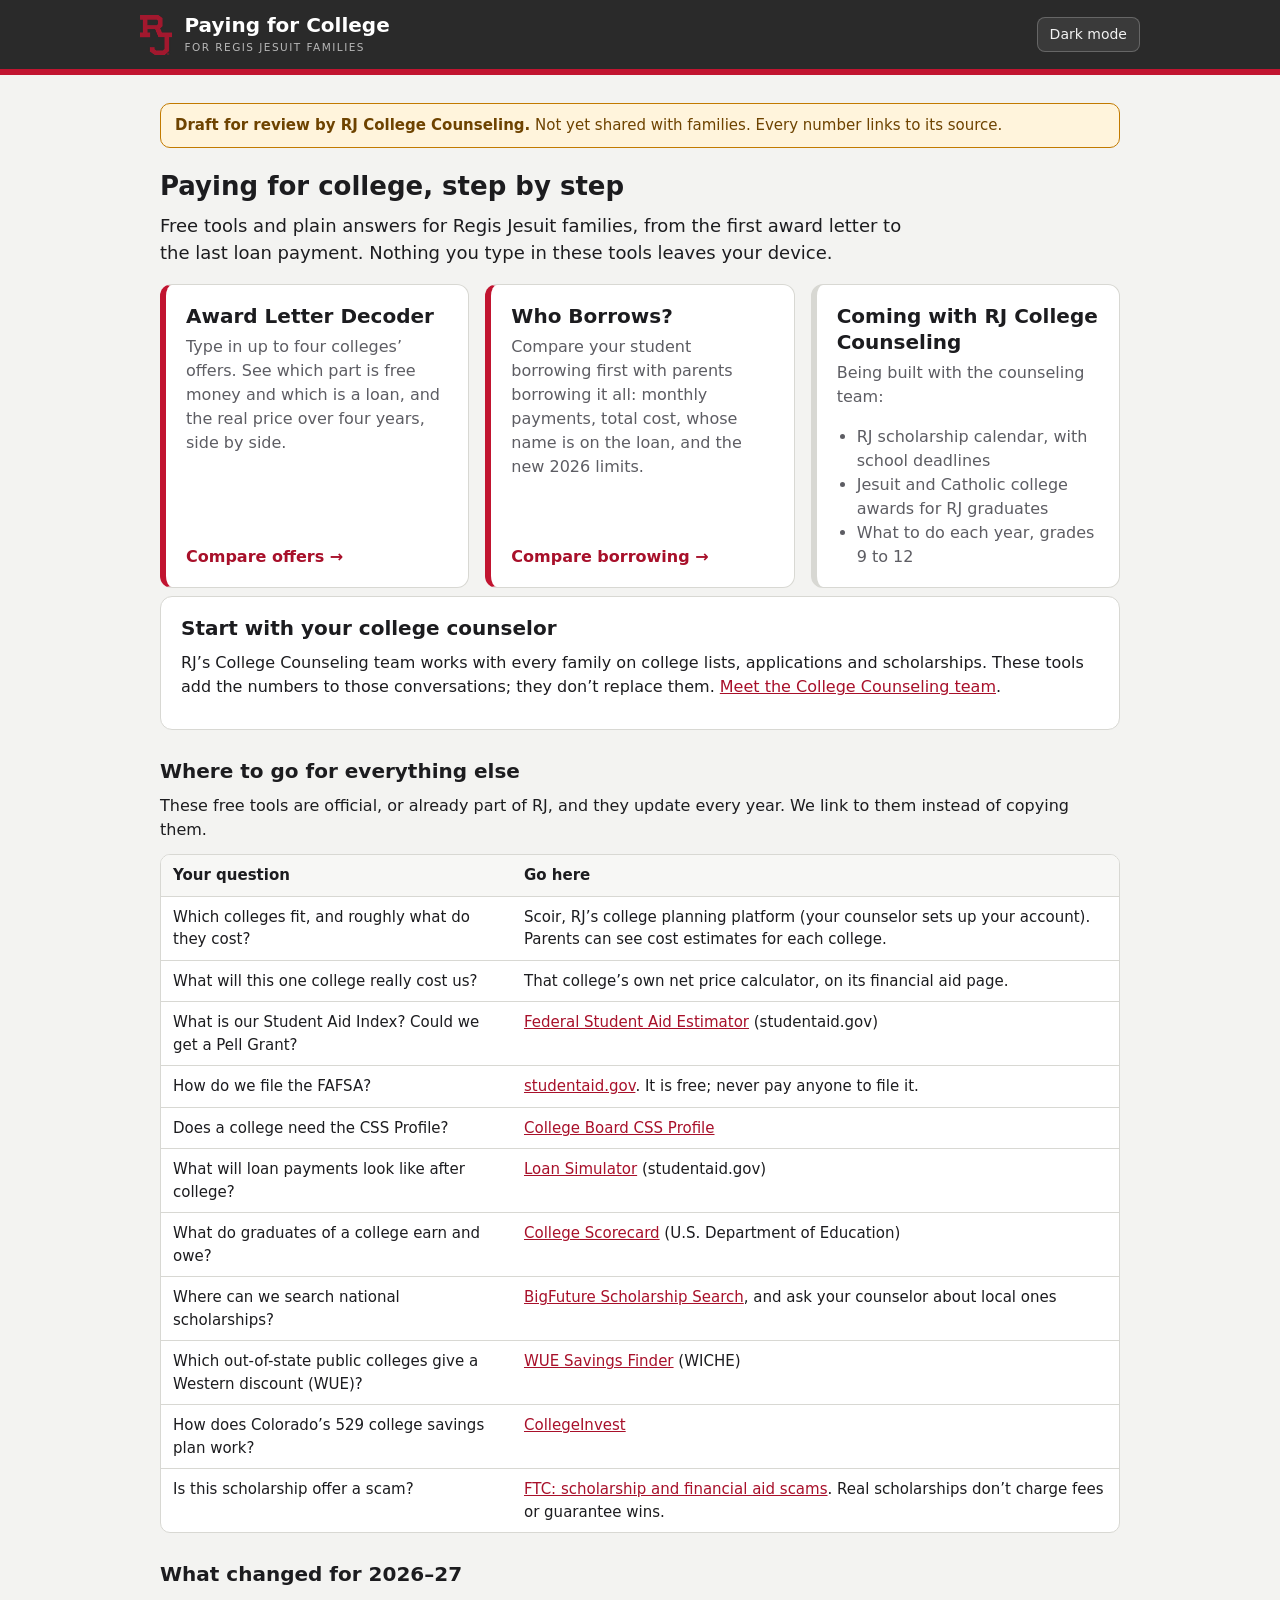
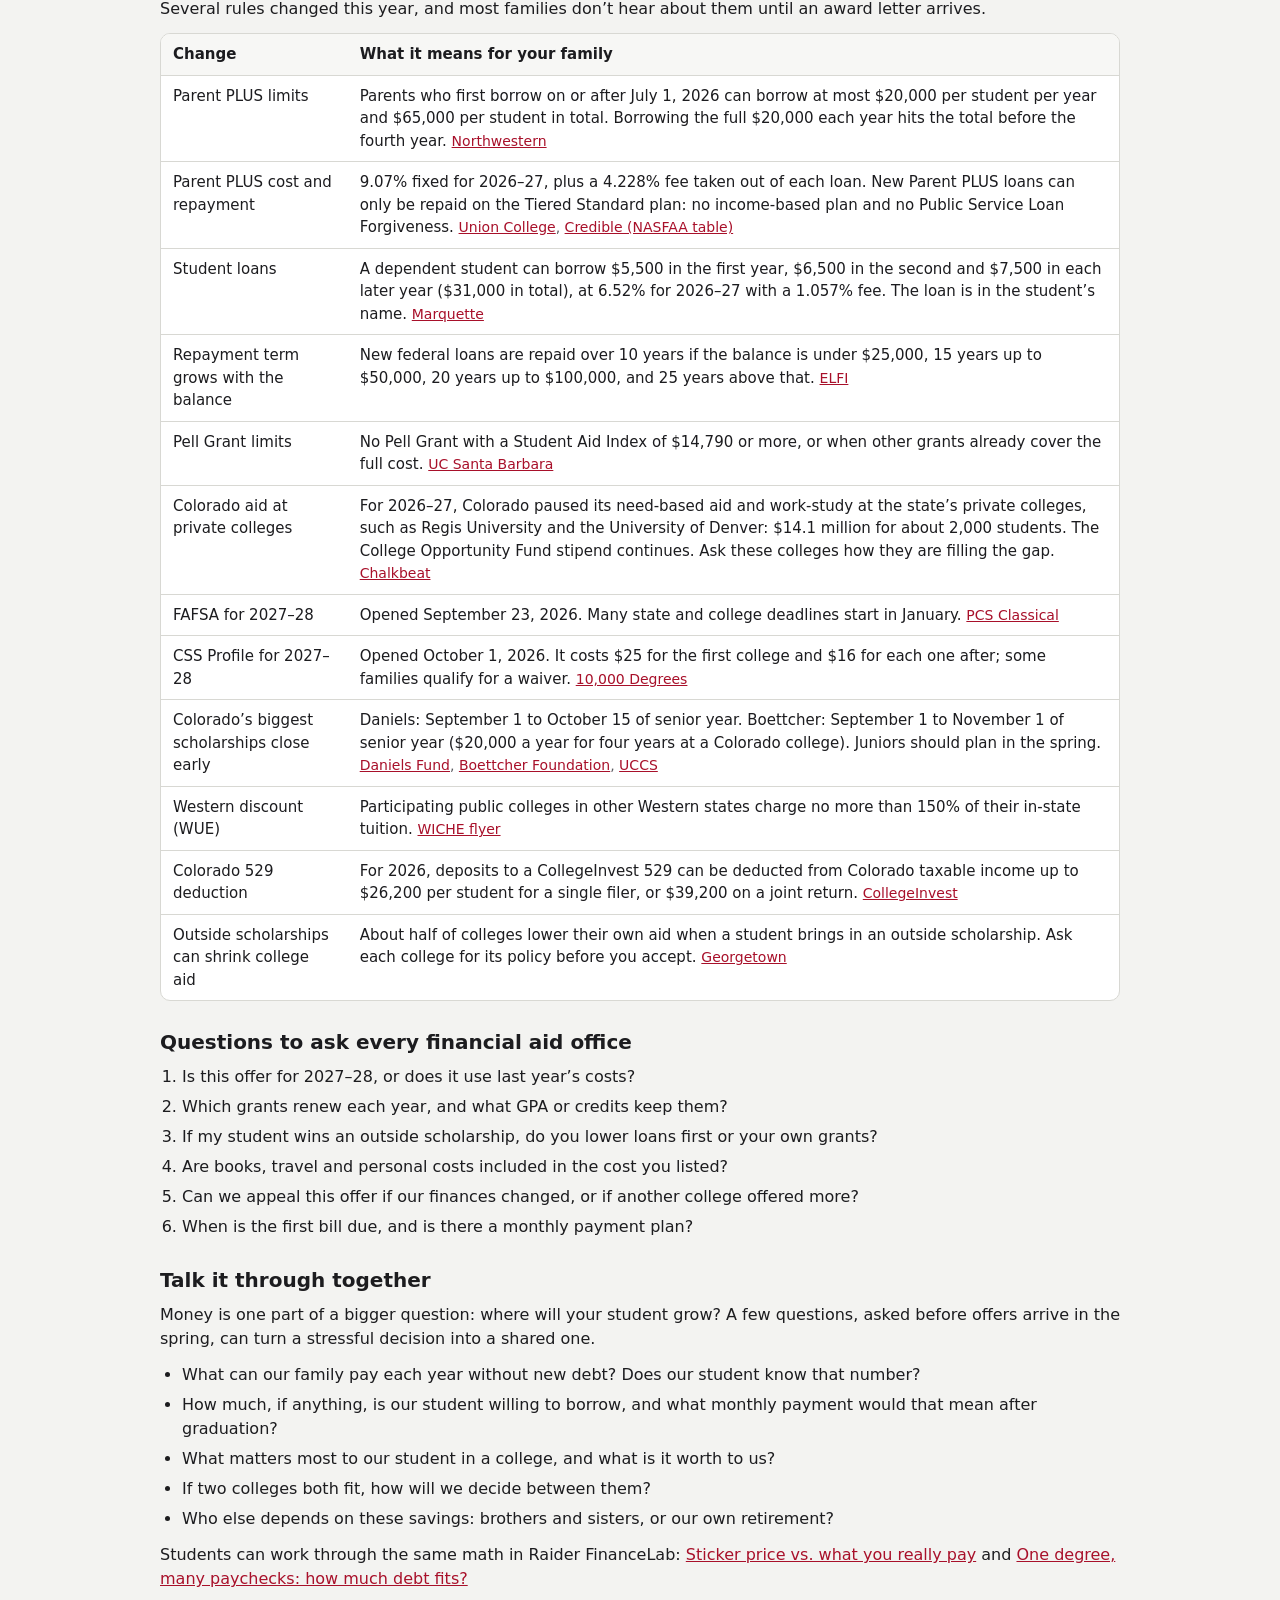
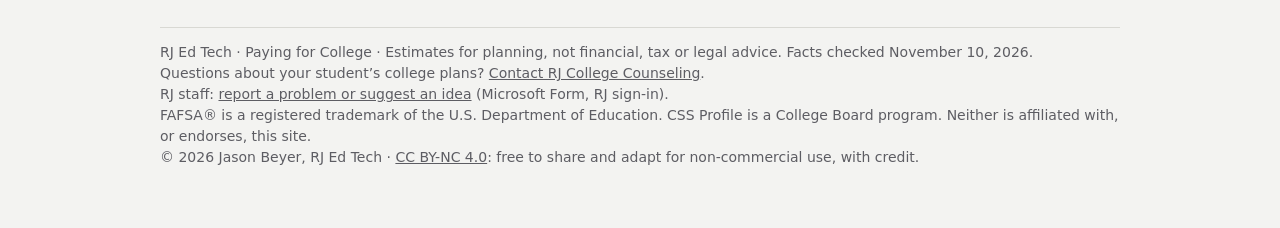
==== index.html @ d753d685 "Paying for College: hub, Award Letter Decoder, Who Borrows? First version for review by RJ College C" ====
<!DOCTYPE html>
<html lang="en">
<head>
<meta charset="utf-8">
<meta name="viewport" content="width=device-width, initial-scale=1, viewport-fit=cover">
<title>Paying for College · Regis Jesuit</title>
<meta name="description" content="Free tools and plain answers for Regis Jesuit families paying for college: award letters, student and parent loans, scholarships, and what changed for 2026–27.">
<script>try{var t=localStorage.getItem('rj-theme');if(t==='dark'||t==='light')document.documentElement.setAttribute('data-theme',t);}catch(e){}</script>
<link rel="icon" href="favicon.ico" sizes="any">
<link rel="icon" href="favicon.svg" type="image/svg+xml">
<link rel="apple-touch-icon" href="apple-touch-icon.png">
<link rel="stylesheet" href="pfc.css?v=202611101755">
</head>
<body>
<header class="rj-masthead">
  <div class="hl">
    <img class="rj-mark" src="[data-uri]" alt="RJ">
    <div>
      <h1>Paying for College</h1>
      <p class="tagline">For Regis Jesuit families</p>
    </div>
  </div>
  <div class="mh-right"><button type="button" id="theme" class="mh-btn" aria-pressed="false">Dark mode</button></div>
</header>

<main class="wrap">
<p class="draft" role="note"><b>Draft for review by RJ College Counseling.</b> Not yet shared with families. Every number links to its source.</p>
<h2>Paying for college, step by step</h2>
<p class="lede">Free tools and plain answers for Regis Jesuit families, from the first award letter to the last loan payment. Nothing you type in these tools leaves your device.</p>

<div class="tools">
  <a class="tool" href="award-letters.html">
    <h3>Award Letter Decoder</h3>
    <p>Type in up to four colleges’ offers. See which part is free money and which is a loan, and the real price over four years, side by side.</p>
    <span class="go">Compare offers →</span>
  </a>
  <a class="tool" href="who-borrows.html">
    <h3>Who Borrows?</h3>
    <p>Compare your student borrowing first with parents borrowing it all: monthly payments, total cost, whose name is on the loan, and the new 2026 limits.</p>
    <span class="go">Compare borrowing →</span>
  </a>
  <div class="tool soon">
    <h3>Coming with RJ College Counseling</h3>
    <p>Being built with the counseling team:</p>
    <ul>
      <li>RJ scholarship calendar, with school deadlines</li>
      <li>Jesuit and Catholic college awards for RJ graduates</li>
      <li>What to do each year, grades 9 to 12</li>
    </ul>
  </div>
</div>

<div class="card">
  <h3>Start with your college counselor</h3>
  <p>RJ’s College Counseling team works with every family on college lists, applications and scholarships. These tools add the numbers to those conversations; they don’t replace them. <a href="https://regisjesuit.com/student-experience/college-counseling" target="_blank" rel="noopener">Meet the College Counseling team</a>.</p>
</div>

<h3>Where to go for everything else</h3>
<p>These free tools are official, or already part of RJ, and they update every year. We link to them instead of copying them.</p>
<div class="tbl-wrap"><table>
<thead><tr><th>Your question</th><th>Go here</th></tr></thead>
<tbody>
<tr><td>Which colleges fit, and roughly what do they cost?</td><td>Scoir, RJ’s college planning platform (your counselor sets up your account). Parents can see cost estimates for each college.</td></tr>
<tr><td>What will this one college really cost us?</td><td>That college’s own net price calculator, on its financial aid page.</td></tr>
<tr><td>What is our Student Aid Index? Could we get a Pell Grant?</td><td><a href="https://studentaid.gov/aid-estimator/" target="_blank" rel="noopener">Federal Student Aid Estimator</a> (studentaid.gov)</td></tr>
<tr><td>How do we file the FAFSA?</td><td><a href="https://studentaid.gov/h/apply-for-aid/fafsa" target="_blank" rel="noopener">studentaid.gov</a>. It is free; never pay anyone to file it.</td></tr>
<tr><td>Does a college need the CSS Profile?</td><td><a href="https://cssprofile.collegeboard.org/" target="_blank" rel="noopener">College Board CSS Profile</a></td></tr>
<tr><td>What will loan payments look like after college?</td><td><a href="https://studentaid.gov/loan-simulator/" target="_blank" rel="noopener">Loan Simulator</a> (studentaid.gov)</td></tr>
<tr><td>What do graduates of a college earn and owe?</td><td><a href="https://collegescorecard.ed.gov/" target="_blank" rel="noopener">College Scorecard</a> (U.S. Department of Education)</td></tr>
<tr><td>Where can we search national scholarships?</td><td><a href="https://bigfuture.collegeboard.org/scholarship-search" target="_blank" rel="noopener">BigFuture Scholarship Search</a>, and ask your counselor about local ones</td></tr>
<tr><td>Which out-of-state public colleges give a Western discount (WUE)?</td><td><a href="https://wue.wiche.edu/" target="_blank" rel="noopener">WUE Savings Finder</a> (WICHE)</td></tr>
<tr><td>How does Colorado’s 529 college savings plan work?</td><td><a href="https://www.collegeinvest.org/" target="_blank" rel="noopener">CollegeInvest</a></td></tr>
<tr><td>Is this scholarship offer a scam?</td><td><a href="https://consumer.ftc.gov/articles/how-avoid-scholarship-and-financial-aid-scams" target="_blank" rel="noopener">FTC: scholarship and financial aid scams</a>. Real scholarships don’t charge fees or guarantee wins.</td></tr>
</tbody></table></div>

<h3>What changed for 2026–27</h3>
<p>Several rules changed this year, and most families don’t hear about them until an award letter arrives.</p>
<div class="tbl-wrap"><table>
<thead><tr><th>Change</th><th>What it means for your family</th></tr></thead>
<tbody>
<tr><td>Parent PLUS limits</td><td>Parents who first borrow on or after July 1, 2026 can borrow at most $20,000 per student per year and $65,000 per student in total. Borrowing the full $20,000 each year hits the total before the fourth year. <span class="src"><a href="https://undergradaid.northwestern.edu/types-of-aid/loans/plus-loan.html" target="_blank" rel="noopener">Northwestern</a></span></td></tr>
<tr><td>Parent PLUS cost and repayment</td><td>9.07% fixed for 2026–27, plus a 4.228% fee taken out of each loan. New Parent PLUS loans can only be repaid on the Tiered Standard plan: no income-based plan and no Public Service Loan Forgiveness. <span class="src"><a href="https://www.union.edu/financial-aid-family-financing/types-aid/loans/parent-plus-loans" target="_blank" rel="noopener">Union College</a>, <a href="https://www.credible.com/blog/refinance-student-loans/federal-repayment-options/" target="_blank" rel="noopener">Credible (NASFAA table)</a></span></td></tr>
<tr><td>Student loans</td><td>A dependent student can borrow $5,500 in the first year, $6,500 in the second and $7,500 in each later year ($31,000 in total), at 6.52% for 2026–27 with a 1.057% fee. The loan is in the student’s name. <span class="src"><a href="https://www2.mu.edu/central/financial-aid/loans/undergraduate-unsubsidized.php" target="_blank" rel="noopener">Marquette</a></span></td></tr>
<tr><td>Repayment term grows with the balance</td><td>New federal loans are repaid over 10 years if the balance is under $25,000, 15 years up to $50,000, 20 years up to $100,000, and 25 years above that. <span class="src"><a href="https://www.elfi.com/understanding-parent-plus-loan-changes-in-2026/" target="_blank" rel="noopener">ELFI</a></span></td></tr>
<tr><td>Pell Grant limits</td><td>No Pell Grant with a Student Aid Index of $14,790 or more, or when other grants already cover the full cost. <span class="src"><a href="https://www.finaid.ucsb.edu/grants" target="_blank" rel="noopener">UC Santa Barbara</a></span></td></tr>
<tr><td>Colorado aid at private colleges</td><td>For 2026–27, Colorado paused its need-based aid and work-study at the state’s private colleges, such as Regis University and the University of Denver: $14.1 million for about 2,000 students. The College Opportunity Fund stipend continues. Ask these colleges how they are filling the gap. <span class="src"><a href="https://www.chalkbeat.org/colorado/2026/05/11/colorado-budget-cut-to-private-university-student-aid/" target="_blank" rel="noopener">Chalkbeat</a></span></td></tr>
<tr><td>FAFSA for 2027–28</td><td>Opened September 23, 2026. Many state and college deadlines start in January. <span class="src"><a href="https://www.pcsclassical.org/new-fafsa/" target="_blank" rel="noopener">PCS Classical</a></span></td></tr>
<tr><td>CSS Profile for 2027–28</td><td>Opened October 1, 2026. It costs $25 for the first college and $16 for each one after; some families qualify for a waiver. <span class="src"><a href="https://10000degrees.org/css-profile" target="_blank" rel="noopener">10,000 Degrees</a></span></td></tr>
<tr><td>Colorado’s biggest scholarships close early</td><td>Daniels: September 1 to October 15 of senior year. Boettcher: September 1 to November 1 of senior year ($20,000 a year for four years at a Colorado college). Juniors should plan in the spring. <span class="src"><a href="https://www.danielsfund.org/scholarships/daniels-scholarship-program/overview" target="_blank" rel="noopener">Daniels Fund</a>, <a href="https://boettcherfoundation.org/scholarships/prospective-scholars/apply/" target="_blank" rel="noopener">Boettcher Foundation</a>, <a href="https://uccs.academicworks.com/opportunities/3014" target="_blank" rel="noopener">UCCS</a></span></td></tr>
<tr><td>Western discount (WUE)</td><td>Participating public colleges in other Western states charge no more than 150% of their in-state tuition. <span class="src"><a href="https://webassets.aihec.org/Initiatives/STEM/Cyberinfrastructure/Western%20Undergraduate%20Exchange%20(WUE).pdf" target="_blank" rel="noopener">WICHE flyer</a></span></td></tr>
<tr><td>Colorado 529 deduction</td><td>For 2026, deposits to a CollegeInvest 529 can be deducted from Colorado taxable income up to $26,200 per student for a single filer, or $39,200 on a joint return. <span class="src"><a href="https://www.collegeinvest.org/images/pdfs/Quick-Start-Guide-11x8.5%202026.pdf" target="_blank" rel="noopener">CollegeInvest</a></span></td></tr>
<tr><td>Outside scholarships can shrink college aid</td><td>About half of colleges lower their own aid when a student brings in an outside scholarship. Ask each college for its policy before you accept. <span class="src"><a href="https://feed.georgetown.edu/?p=19787" target="_blank" rel="noopener">Georgetown</a></span></td></tr>
</tbody></table></div>

<h3>Questions to ask every financial aid office</h3>
<ol class="qs">
  <li>Is this offer for 2027–28, or does it use last year’s costs?</li>
  <li>Which grants renew each year, and what GPA or credits keep them?</li>
  <li>If my student wins an outside scholarship, do you lower loans first or your own grants?</li>
  <li>Are books, travel and personal costs included in the cost you listed?</li>
  <li>Can we appeal this offer if our finances changed, or if another college offered more?</li>
  <li>When is the first bill due, and is there a monthly payment plan?</li>
</ol>

<h3>Talk it through together</h3>
<p>Money is one part of a bigger question: where will your student grow? A few questions, asked before offers arrive in the spring, can turn a stressful decision into a shared one.</p>
<ul class="qs">
  <li>What can our family pay each year without new debt? Does our student know that number?</li>
  <li>How much, if anything, is our student willing to borrow, and what monthly payment would that mean after graduation?</li>
  <li>What matters most to our student in a college, and what is it worth to us?</li>
  <li>If two colleges both fit, how will we decide between them?</li>
  <li>Who else depends on these savings: brothers and sisters, or our own retirement?</li>
</ul>
<p>Students can work through the same math in Raider FinanceLab: <a href="https://rjedtech.github.io/Raider-FinanceLab/#stickernet" target="_blank" rel="noopener">Sticker price vs. what you really pay</a> and <a href="https://rjedtech.github.io/Raider-FinanceLab/#debtfit" target="_blank" rel="noopener">One degree, many paychecks: how much debt fits?</a></p>
<p class="foot">RJ Ed Tech · Paying for College · Estimates for planning, not financial, tax or legal advice. Facts checked November 10, 2026.<br>
Questions about your student’s college plans? <a href="https://regisjesuit.com/student-experience/college-counseling" target="_blank" rel="noopener">Contact RJ College Counseling</a>.<br>
RJ staff: <a href="https://forms.cloud.microsoft/Pages/ResponsePage.aspx?id=4SwuQZc-CEClZjjFdYLisQzihhIB-7hPp9L3AOSeJONUOVJaVTVMOE9YMFNSVVM3TUNOOFVQR1pYTi4u&amp;rc59cb41123d3497584d2ca10cb9e1c54=%22Paying%20for%20College%22" target="_blank" rel="noopener">report a problem or suggest an idea</a> (Microsoft Form, RJ sign-in).<br>
FAFSA® is a registered trademark of the U.S. Department of Education. CSS Profile is a College Board program. Neither is affiliated with, or endorses, this site.<br>
© 2026 Jason Beyer, RJ Ed Tech · <a href="https://creativecommons.org/licenses/by-nc/4.0/" target="_blank" rel="license noopener">CC BY-NC 4.0</a>: free to share and adapt for non-commercial use, with credit.</p>
</main>

<script src="pfc.js?v=202611101755"></script>
<!-- Anonymous page-view count (GoatCounter, rjedtech.goatcounter.com): no cookies, no personal data, nothing typed into the tools.
     Only the page path is sent; anything after ? in the address (such as a net price passed between tools) is never sent.
     A visit through the school's Securly filter (?scrlybrkr in the address) adds ?sd = school device; nothing else about the visitor is sent. -->
<script>
window.goatcounter={no_onload:true};
(function(){var last=null,tries=0;
function route(){var h=(location.hash||'').slice(1).split(/[=@?&]/)[0].replace(/[^A-Za-z0-9_-]/g,'').slice(0,40);return location.pathname.replace(/index\.html$/,'')+(h?'#'+h:'')+(/scrlybrkr/.test(location.search)?'?sd':'');}
function go(){var p=route();if(p===last)return;var g=window.goatcounter;if(!g||typeof g.count!=='function'){if(tries++<40)setTimeout(go,250);return;}last=p;try{g.count({path:p});}catch(e){}}
window.addEventListener('hashchange',go);if(document.readyState==='complete')go();else window.addEventListener('load',go);})();
</script>
<script data-goatcounter="https://rjedtech.goatcounter.com/count" async src="//gc.zgo.at/count.js"></script>
</body>
</html>
---- pfc.css ----
/*RJMASTHEAD*/
/* RJ Ed Tech masthead (suite standard, matches Raider Observation Console):
   charcoal band + 6px Raider-red rule, full browser width; contents stay
   aligned with the page column. Same in light and dark. */
html{overflow-x:clip}
.rj-masthead{position:relative;isolation:isolate;display:flex;align-items:center;justify-content:space-between;gap:14px;flex-wrap:wrap;
  padding-top:14px!important;padding-bottom:14px!important;margin-top:0!important;margin-bottom:34px!important;
  border:0!important;background:none!important;color:#fff;color-scheme:dark}
.rj-masthead{box-sizing:border-box;width:100vw;max-width:none!important;margin-left:calc(50% - 50vw)!important;margin-right:calc(50% - 50vw)!important;
  padding-left:max(20px,calc((100vw - 1000px)/2))!important;padding-right:max(20px,calc((100vw - 1000px)/2))!important}
.rj-masthead::before{content:"";position:absolute;z-index:-1;top:-64px;bottom:-6px;left:calc(50% - 50vw);right:calc(50% - 50vw);
  background:#2a2a2a;border-bottom:6px solid #C11430}
.rj-masthead>.head-row{flex:1;align-items:center}
body:not(.fs) .rj-masthead .hl,body:not(.fs) .rj-masthead .header-left,body:not(.fs) .rj-masthead .title-lock{display:flex!important;flex-direction:row!important;flex-wrap:nowrap!important;align-items:center!important;gap:13px!important;min-width:0}
.rj-masthead .rj-mark{height:40px;width:auto;display:block;flex-shrink:0}
.rj-masthead .brand,.rj-masthead h1{color:#fff!important;-webkit-text-fill-color:#fff!important;background:none!important;
  font-size:20px!important;font-weight:700!important;line-height:1.15!important;letter-spacing:0!important;margin:0!important}
.rj-masthead .accent{color:inherit!important;-webkit-text-fill-color:inherit!important}
.rj-masthead .tagline,.rj-masthead .subtitle,.rj-masthead .rjm-sub{color:#b8b8b8!important;font-size:10.5px!important;font-weight:400!important;
  letter-spacing:.14em!important;text-transform:uppercase;margin:3px 0 0!important;line-height:1.45!important}
.rj-masthead .last-checked{color:#b8b8b8!important}
.rj-masthead a{color:#f2f2f2!important}
body:not(.fs) .rj-masthead button,body:not(.fs) .rj-masthead select{background:rgba(255,255,255,.08)!important;color:#f2f2f2!important;
  border:1px solid rgba(255,255,255,.22)!important}
body:not(.fs) .rj-masthead select option{background:#2a2a2a;color:#f2f2f2}
.rj-masthead .hdr-txt{flex:1;min-width:0}
.rj-masthead .hdr-txt .sub{color:#b8b8b8!important;font-size:10.5px!important;font-weight:400!important;letter-spacing:.14em!important;text-transform:uppercase;margin:3px 0 0!important;line-height:1.45!important}
.rj-masthead label{color:#d8d8d8!important}
.rj-masthead input{background:rgba(255,255,255,.08)!important;color:#f2f2f2!important;border:1px solid rgba(255,255,255,.22)!important}
.rj-masthead input::placeholder{color:#9a9a9a}
.rj-masthead .lang-globe{color:#f2f2f2}
body.fs .rj-masthead{color-scheme:normal;margin-bottom:0!important}
body.fs .rj-masthead::before{display:none}
@media(max-width:600px){.rj-masthead .brand,.rj-masthead h1{font-size:17px!important}.rj-masthead>label{flex-basis:100%}}
@media print{.rj-masthead::before{display:none}.rj-masthead,.rj-masthead .brand,.rj-masthead h1{color:#000!important;-webkit-text-fill-color:#000!important}}
/*/RJMASTHEAD*/

/* Paying for College: site styles (RJ Ed Tech suite palette, 16px body, 14px minimum help text) */
:root{
  --bg:#f3f3f1; --card:#ffffff; --card2:#f7f7f5; --fg:#1c1c1f; --muted:#5d5d63; --line:#d8d8d3;
  --rj:#C11430; --rj-ink:#a8102a; --focus:#1f6feb; --good:#1b7339; --bad:#b3261e;
  --warn:#c27a00; --warn-ink:#6e4300; --warn-bg:#fff4dc; --info-bg:#eef4fd; --info-ink:#1d4f9a;
  --c-free:#1b7339; --c-loan:#c27a00; --c-ws:#2d6bd2; --c-gap:#C11430; --c-uncov:#5d5d63;
  --font:"Segoe UI",system-ui,-apple-system,Roboto,"Helvetica Neue",Arial,sans-serif;
}
@media (prefers-color-scheme: dark){:root:not([data-theme="light"]){
  --bg:#15161a; --card:#1d1f24; --card2:#24272d; --fg:#ececef; --muted:#a2a2aa; --line:#353840;
  --rj-ink:#ed516a; --focus:#6ea8ff; --good:#5cc27f; --bad:#f2827a;
  --warn:#f2b24c; --warn-ink:#f7cd86; --warn-bg:#33281a; --info-bg:#17222f; --info-ink:#9cc3ff;
  --c-free:#5cc27f; --c-loan:#f2b24c; --c-ws:#5c9bff; --c-gap:#ed516a; --c-uncov:#a2a2aa;
  color-scheme:dark}}
:root[data-theme="dark"]{
  --bg:#15161a; --card:#1d1f24; --card2:#24272d; --fg:#ececef; --muted:#a2a2aa; --line:#353840;
  --rj-ink:#ed516a; --focus:#6ea8ff; --good:#5cc27f; --bad:#f2827a;
  --warn:#f2b24c; --warn-ink:#f7cd86; --warn-bg:#33281a; --info-bg:#17222f; --info-ink:#9cc3ff;
  --c-free:#5cc27f; --c-loan:#f2b24c; --c-ws:#5c9bff; --c-gap:#ed516a; --c-uncov:#a2a2aa;
  color-scheme:dark}

*{box-sizing:border-box}
[hidden]{display:none!important}
html{-webkit-text-size-adjust:100%}
body{margin:0;background:var(--bg);color:var(--fg);font-family:var(--font);font-size:16px;line-height:1.5}
a{color:var(--rj-ink)}
a:focus-visible,button:focus-visible,input:focus-visible,select:focus-visible,summary:focus-visible{outline:3px solid var(--focus);outline-offset:2px}
.wrap{max-width:1000px;margin:0 auto;padding:0 20px 48px}
.read{max-width:760px}
h2{font-size:26px;line-height:1.25;margin:0 0 10px}
h3{font-size:20px;line-height:1.3;margin:28px 0 10px}
h4{font-size:17px;margin:18px 0 6px}
p{margin:0 0 12px}
.lede{font-size:18px;color:var(--fg);max-width:760px}
.muted{color:var(--muted)}
.small{font-size:14px}
.num{font-variant-numeric:tabular-nums}

/* Top bar: back link + theme toggle */
.rj-masthead .mh-right{display:flex;gap:8px;align-items:center}
.rj-masthead .mh-btn{font:inherit;font-size:14px;padding:6px 12px;border-radius:8px;cursor:pointer}
.crumb{margin:-14px 0 18px;font-size:15px}
.crumb a{text-decoration:none;font-weight:600}
.crumb a:hover{text-decoration:underline}

/* Draft banner */
.draft{background:var(--warn-bg);color:var(--warn-ink);border:1px solid var(--warn);border-radius:10px;padding:10px 14px;margin:0 0 22px;font-size:15px}
.draft b{color:inherit}

/* Cards */
.card{background:var(--card);border:1px solid var(--line);border-radius:12px;padding:18px 20px;margin:0 0 16px}
.card h3:first-child,.card h4:first-child{margin-top:0}
.tools{display:grid;grid-template-columns:repeat(auto-fit,minmax(280px,1fr));gap:16px;margin:18px 0 8px}
.tool{display:flex;flex-direction:column;background:var(--card);border:1px solid var(--line);border-left:6px solid var(--rj);border-radius:12px;padding:18px 20px;text-decoration:none;color:var(--fg)}
.tool:hover{border-color:var(--rj)}
.tool h3{margin:0 0 6px;color:var(--fg)}
.tool p{margin:0 0 10px;color:var(--muted)}
.tool .go{margin-top:auto;font-weight:600;color:var(--rj-ink)}
.soon{border-left-color:var(--line)}
.soon ul{margin:6px 0 0;padding-left:20px;color:var(--muted)}
.privacy{display:flex;gap:10px;align-items:flex-start;background:var(--info-bg);color:var(--info-ink);border-radius:10px;padding:10px 14px;font-size:15px;margin:0 0 20px}

/* Tables */
.tbl-wrap{overflow-x:auto;margin:8px 0 16px;border:1px solid var(--line);border-radius:10px;background:var(--card)}
table{border-collapse:collapse;width:100%;font-size:15px}
th,td{text-align:left;padding:9px 12px;border-bottom:1px solid var(--line);vertical-align:top}
th{background:var(--card2);font-weight:600}
tr:last-child td{border-bottom:0}
td.r,th.r{text-align:right;white-space:nowrap}
.src{font-size:14px;color:var(--muted)}

/* Lists of questions */
ol.qs,ul.qs{padding-left:22px;margin:6px 0 12px}
ol.qs li,ul.qs li{margin:0 0 6px}

details.more{background:var(--card);border:1px solid var(--line);border-radius:10px;padding:10px 14px;margin:0 0 12px}
details.more>summary{cursor:pointer;font-weight:600}
details.more[open]>summary{margin-bottom:8px}

/* Forms */
label{display:block;font-weight:600;font-size:15px;margin:0 0 4px}
.hint{display:block;font-weight:400;font-size:14px;color:var(--muted);margin-top:2px}
input[type=text],input[type=number],select{font:inherit;font-size:16px;width:100%;padding:8px 10px;border:1px solid var(--line);border-radius:8px;background:var(--card);color:var(--fg)}
.money{position:relative}
.money input{padding-left:24px}
.money::before{content:"$";position:absolute;left:10px;top:50%;transform:translateY(-50%);color:var(--muted);pointer-events:none}
.pct{position:relative}
.pct input{padding-right:26px}
.pct::after{content:"%";position:absolute;right:10px;top:50%;transform:translateY(-50%);color:var(--muted);pointer-events:none}
.field{margin:0 0 12px}
.grid2{display:grid;grid-template-columns:repeat(auto-fit,minmax(220px,1fr));gap:4px 16px}
.btn{font:inherit;font-size:15px;font-weight:600;padding:9px 16px;border-radius:8px;border:1px solid var(--rj);background:var(--rj);color:#fff;cursor:pointer}
.btn.ghost{background:transparent;color:var(--rj-ink);border-color:var(--line)}
.btn.ghost:hover{border-color:var(--rj)}
.btns{display:flex;flex-wrap:wrap;gap:10px;margin:8px 0 16px}

/* Award letter columns */
.schools{display:grid;grid-template-columns:repeat(auto-fit,minmax(230px,1fr));gap:14px;margin:12px 0 18px}
.school{background:var(--card);border:1px solid var(--line);border-radius:12px;padding:14px 14px 6px}
.school .sname input{font-weight:700}
.school fieldset{border:0;padding:0;margin:12px 0 4px}
.school legend{font-size:13px;font-weight:700;letter-spacing:.06em;text-transform:uppercase;color:var(--muted);margin:0 0 6px;padding:0}
.school .field{margin-bottom:8px}
.school label{font-size:14px}
.school .rm{float:right;font:inherit;font-size:14px;background:none;border:0;color:var(--muted);cursor:pointer;text-decoration:underline;padding:0}
.dot{display:inline-block;width:10px;height:10px;border-radius:50%;margin-right:6px;vertical-align:baseline}

/* Results */
.result{background:var(--card);border:1px solid var(--line);border-radius:12px;padding:16px 18px;margin:0 0 14px}
.result h4{margin:0 0 4px;font-size:18px}
.bigline{font-size:15px;color:var(--muted);margin:0 0 10px}
.bigline b{font-size:22px;color:var(--fg)}
.bar{display:flex;height:26px;border-radius:6px;overflow:hidden;background:var(--card2);margin:8px 0 6px;border:1px solid var(--line)}
.bar span{display:block;height:100%}
.legend{display:flex;flex-wrap:wrap;gap:4px 16px;font-size:14px;color:var(--muted);margin:0 0 10px}
.flags{margin:8px 0 0;padding:0;list-style:none}
.flags li{position:relative;padding:6px 10px 6px 30px;margin:0 0 6px;border-radius:8px;background:var(--warn-bg);color:var(--warn-ink);font-size:15px}
.flags li::before{content:"!";position:absolute;left:10px;top:6px;font-weight:800}
.flags li.ok{background:var(--info-bg);color:var(--info-ink)}
.flags li.ok::before{content:"i"}
.kv{display:grid;grid-template-columns:1fr auto;gap:2px 14px;font-size:15px;margin:6px 0}
.kv dt{color:var(--muted)}
.kv dd{margin:0;text-align:right;font-variant-numeric:tabular-nums}
.kv .tot{font-weight:700;color:var(--fg)}
.lowest{display:inline-block;font-size:13px;font-weight:700;letter-spacing:.04em;text-transform:uppercase;color:var(--good);border:1px solid var(--good);border-radius:999px;padding:1px 8px;margin-left:6px;vertical-align:middle}

/* Borrowing scenarios */
.scen{display:grid;grid-template-columns:repeat(auto-fit,minmax(300px,1fr));gap:14px;margin:12px 0 18px}
.scen .result{margin:0}
.who{border-top:1px solid var(--line);margin-top:10px;padding-top:10px}
.who h5{font-size:15px;margin:0 0 4px}
.uncov{background:var(--warn-bg);color:var(--warn-ink);border-radius:8px;padding:8px 10px;font-size:15px;margin:10px 0 0}

/* Footer */
.foot{margin-top:36px;padding-top:14px;border-top:1px solid var(--line);font-size:14px;color:var(--muted)}
.foot a{color:var(--muted)}

@media(max-width:600px){h2{font-size:22px}.lede{font-size:17px}.card,.result{padding:14px}}
@media print{
  :root{--bg:#fff;--card:#fff;--card2:#f4f4f4}
  .no-print,.rj-masthead .mh-right,.draft,.foot a{display:none!important}
  body{font-size:12pt}
  .schools{display:none}
}
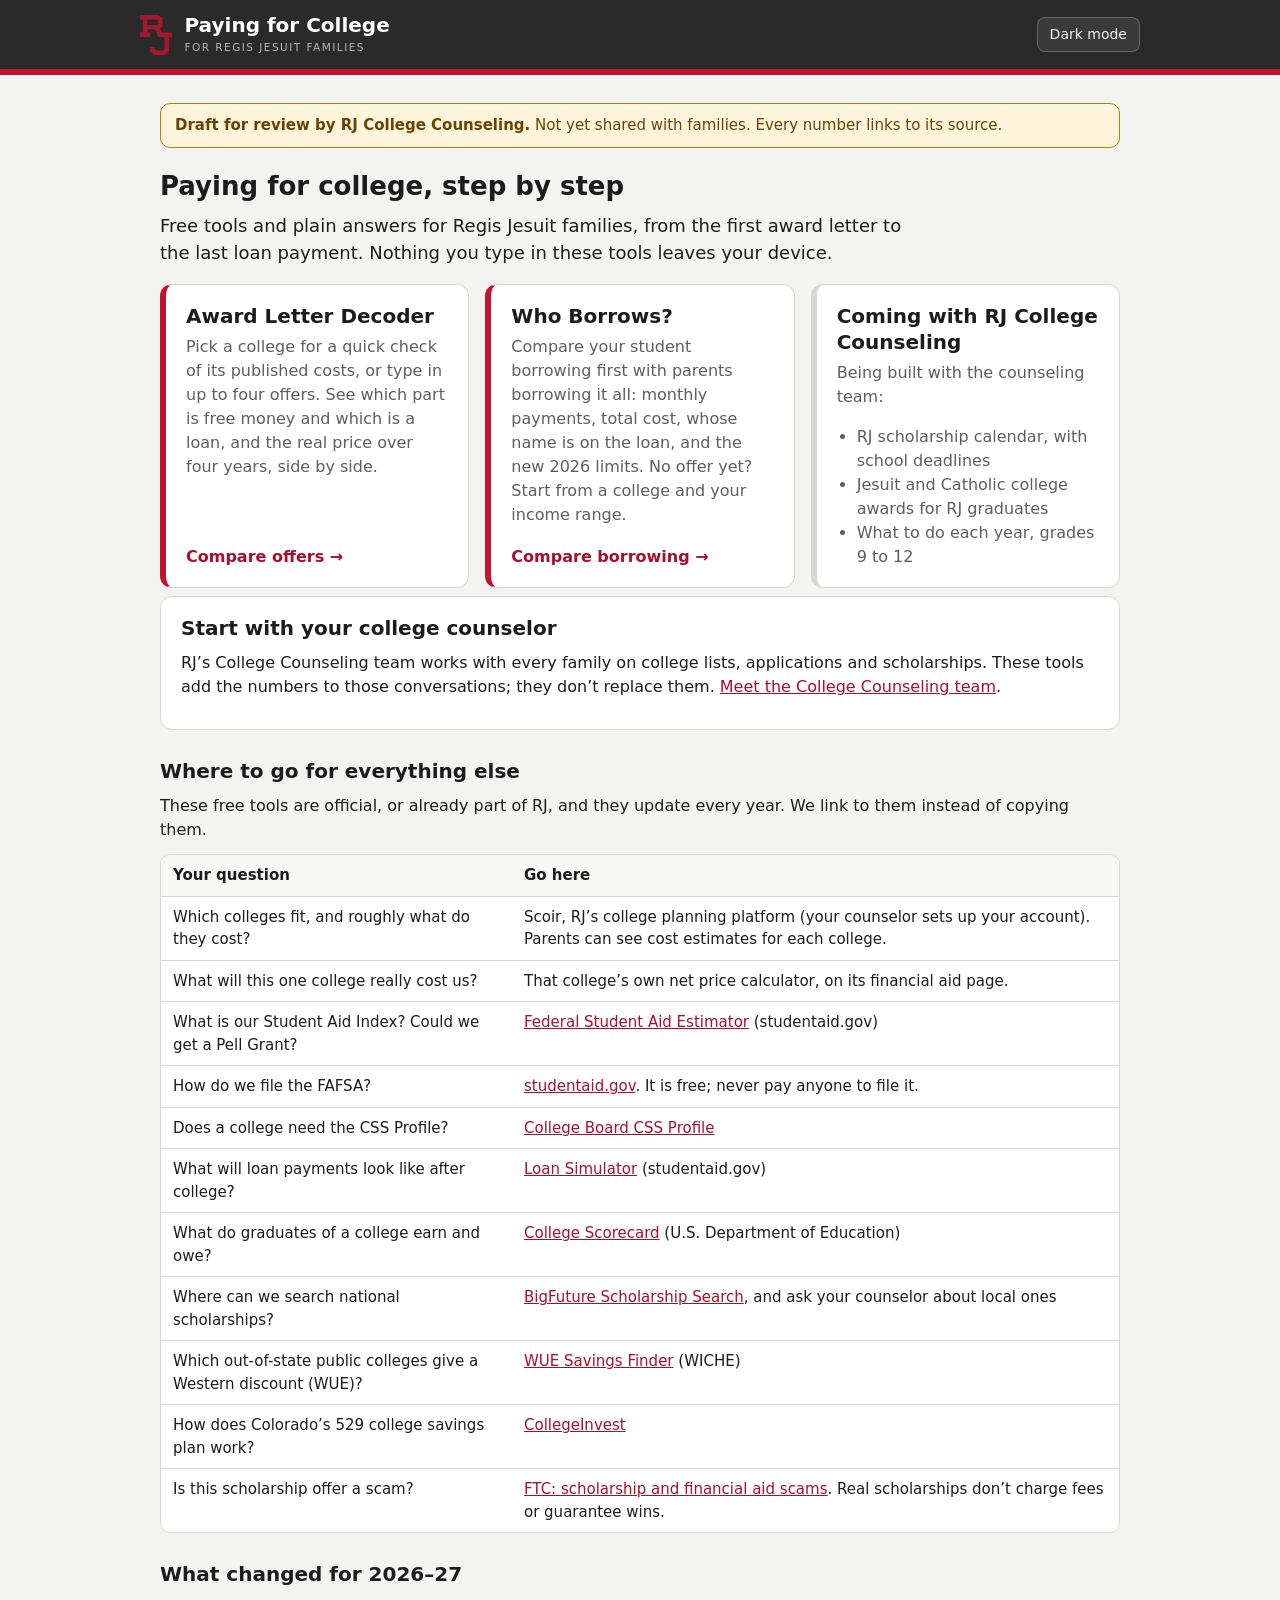
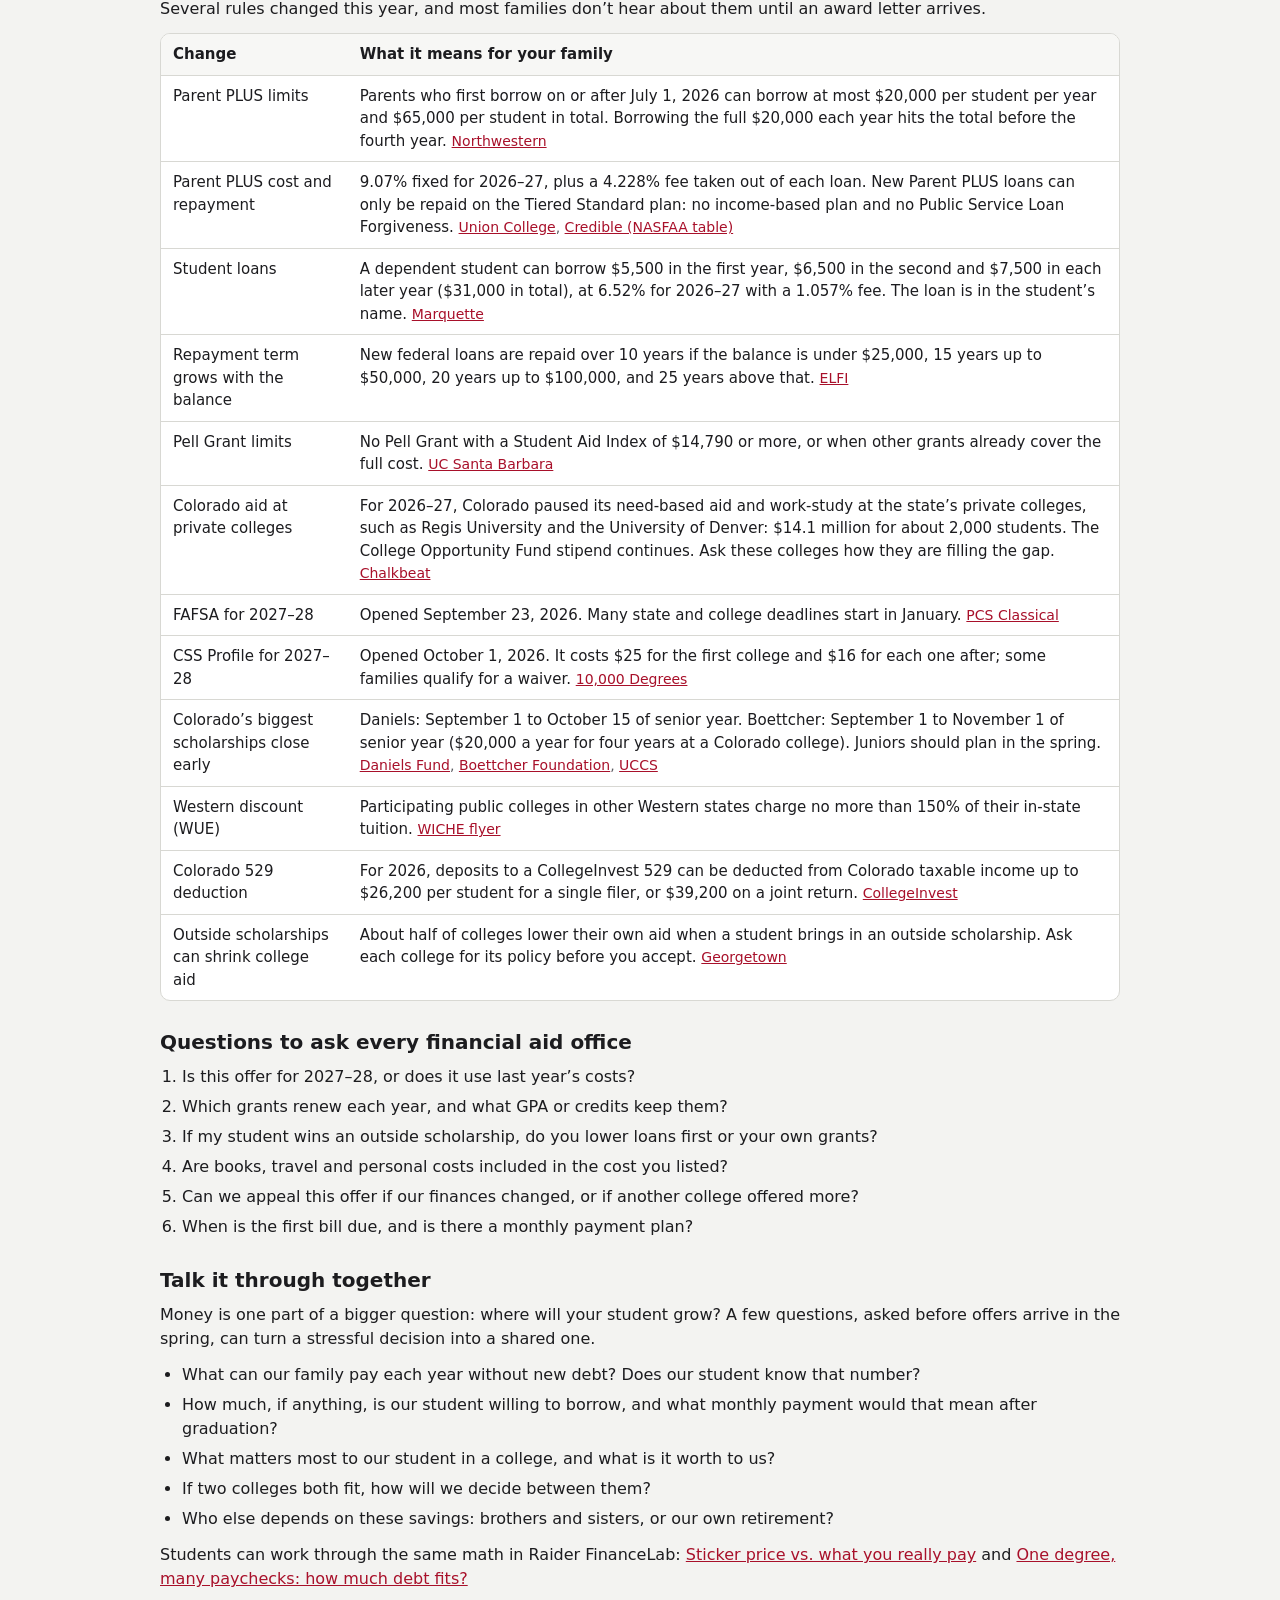
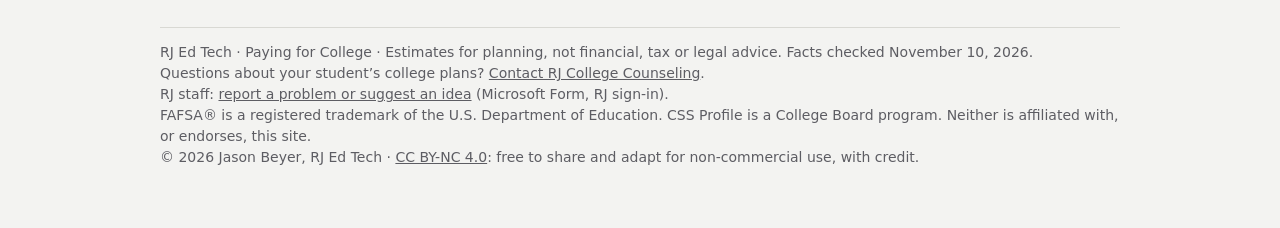
==== commit cb5d5c90: "Quick check: start from a college's published numbers Adds a 68-college menu (federal College Scorec" ====
--- a/index.html
+++ b/index.html
@@ -9,7 +9,7 @@
 <link rel="icon" href="favicon.ico" sizes="any">
 <link rel="icon" href="favicon.svg" type="image/svg+xml">
 <link rel="apple-touch-icon" href="apple-touch-icon.png">
-<link rel="stylesheet" href="pfc.css?v=202611101755">
+<link rel="stylesheet" href="pfc.css?v=202611101951">
 </head>
 <body>
 <header class="rj-masthead">
@@ -31,12 +31,12 @@
 <div class="tools">
   <a class="tool" href="award-letters.html">
     <h3>Award Letter Decoder</h3>
-    <p>Type in up to four colleges’ offers. See which part is free money and which is a loan, and the real price over four years, side by side.</p>
+    <p>Pick a college for a quick check of its published costs, or type in up to four offers. See which part is free money and which is a loan, and the real price over four years, side by side.</p>
     <span class="go">Compare offers →</span>
   </a>
   <a class="tool" href="who-borrows.html">
     <h3>Who Borrows?</h3>
-    <p>Compare your student borrowing first with parents borrowing it all: monthly payments, total cost, whose name is on the loan, and the new 2026 limits.</p>
+    <p>Compare your student borrowing first with parents borrowing it all: monthly payments, total cost, whose name is on the loan, and the new 2026 limits. No offer yet? Start from a college and your income range.</p>
     <span class="go">Compare borrowing →</span>
   </a>
   <div class="tool soon">
@@ -119,7 +119,7 @@
 © 2026 Jason Beyer, RJ Ed Tech · <a href="https://creativecommons.org/licenses/by-nc/4.0/" target="_blank" rel="license noopener">CC BY-NC 4.0</a>: free to share and adapt for non-commercial use, with credit.</p>
 </main>
 
-<script src="pfc.js?v=202611101755"></script>
+<script src="pfc.js?v=202611101951"></script>
 <!-- Anonymous page-view count (GoatCounter, rjedtech.goatcounter.com): no cookies, no personal data, nothing typed into the tools.
      Only the page path is sent; anything after ? in the address (such as a net price passed between tools) is never sent.
      A visit through the school's Securly filter (?scrlybrkr in the address) adds ?sd = school device; nothing else about the visitor is sent. -->
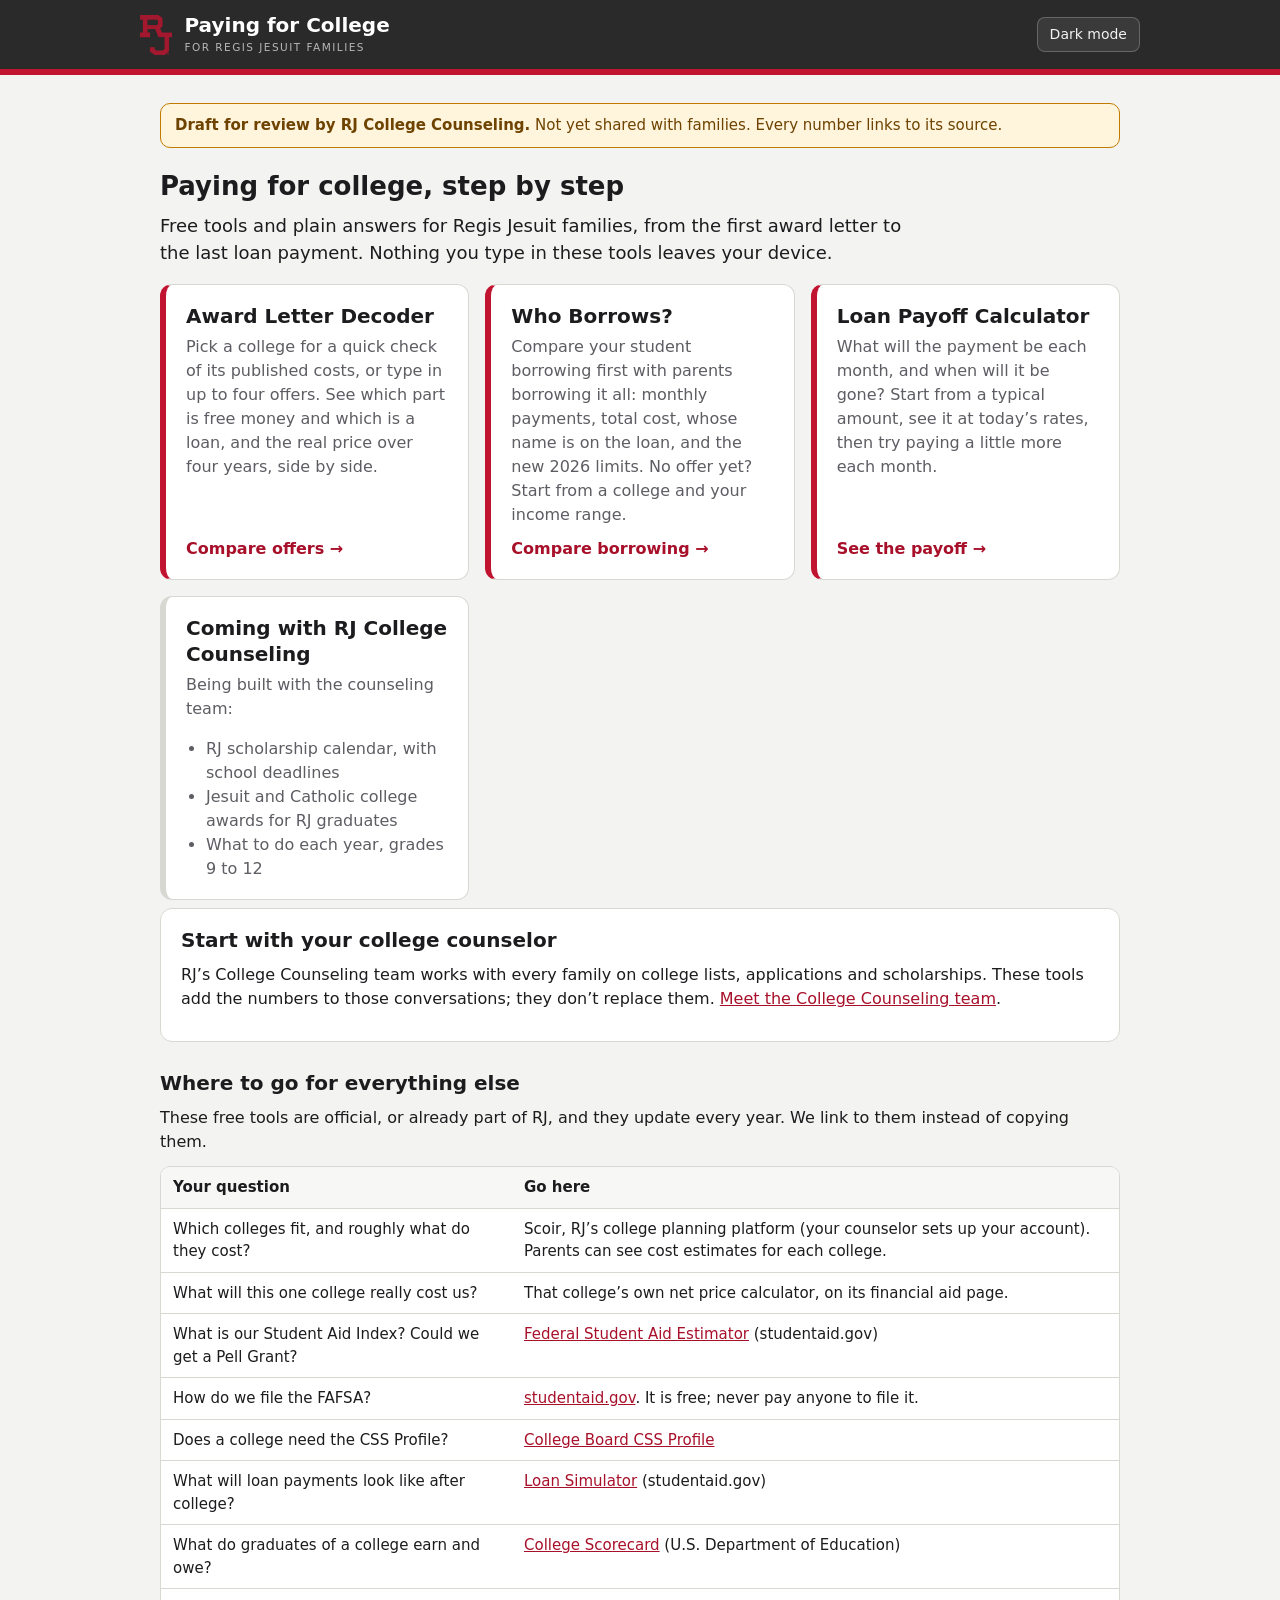
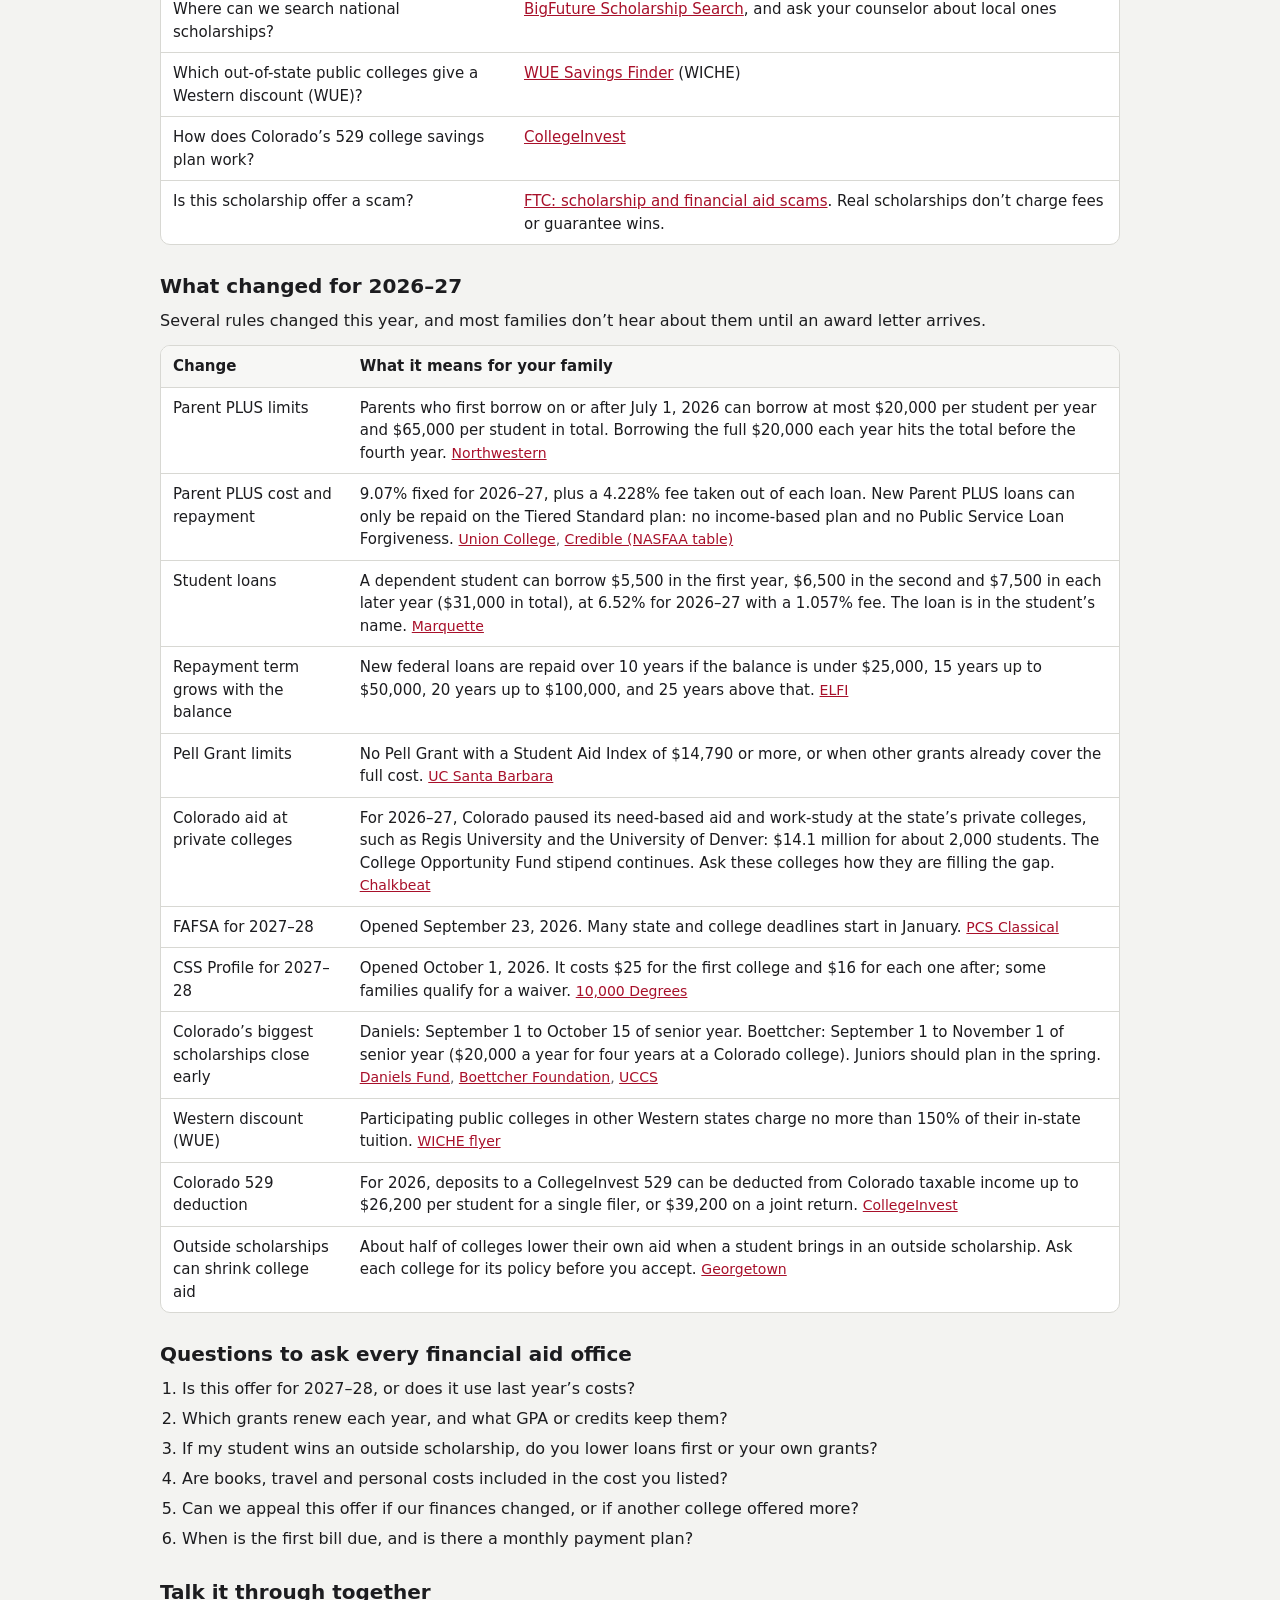
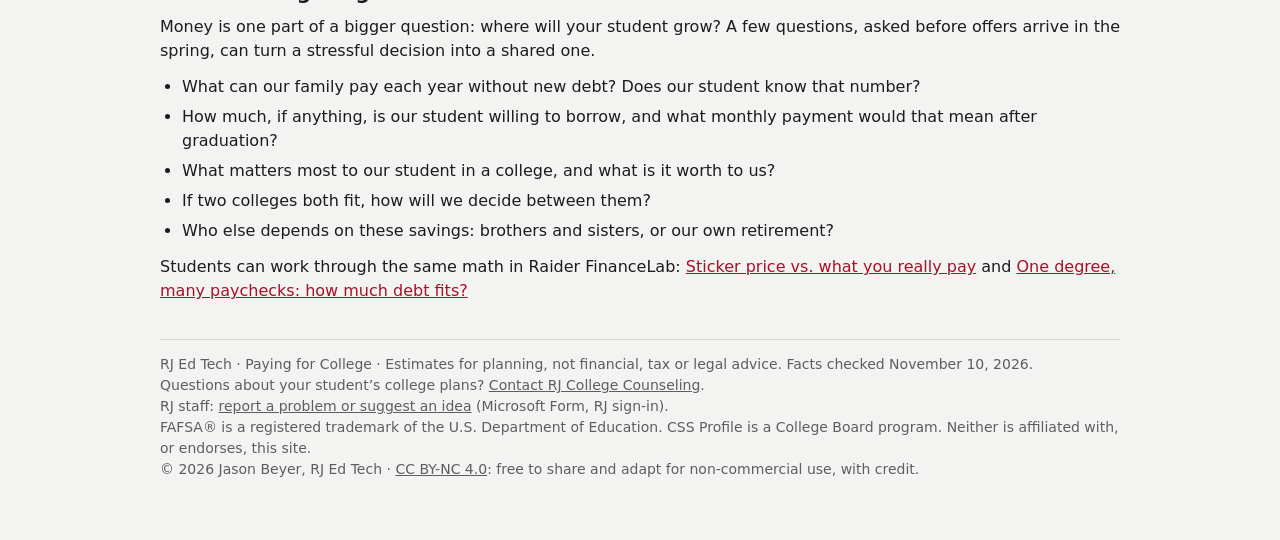
==== commit 1f82cd89: "Loan Payoff Calculator Monthly payment, payoff date and interest at today's rates for a student, Par" ====
--- a/index.html
+++ b/index.html
@@ -9,7 +9,7 @@
 <link rel="icon" href="favicon.ico" sizes="any">
 <link rel="icon" href="favicon.svg" type="image/svg+xml">
 <link rel="apple-touch-icon" href="apple-touch-icon.png">
-<link rel="stylesheet" href="pfc.css?v=202611101951">
+<link rel="stylesheet" href="pfc.css?v=202611102034">
 </head>
 <body>
 <header class="rj-masthead">
@@ -38,6 +38,11 @@
     <h3>Who Borrows?</h3>
     <p>Compare your student borrowing first with parents borrowing it all: monthly payments, total cost, whose name is on the loan, and the new 2026 limits. No offer yet? Start from a college and your income range.</p>
     <span class="go">Compare borrowing →</span>
+  </a>
+  <a class="tool" href="payoff.html">
+    <h3>Loan Payoff Calculator</h3>
+    <p>What will the payment be each month, and when will it be gone? Start from a typical amount, see it at today’s rates, then try paying a little more each month.</p>
+    <span class="go">See the payoff →</span>
   </a>
   <div class="tool soon">
     <h3>Coming with RJ College Counseling</h3>
@@ -119,7 +124,7 @@
 © 2026 Jason Beyer, RJ Ed Tech · <a href="https://creativecommons.org/licenses/by-nc/4.0/" target="_blank" rel="license noopener">CC BY-NC 4.0</a>: free to share and adapt for non-commercial use, with credit.</p>
 </main>
 
-<script src="pfc.js?v=202611101951"></script>
+<script src="pfc.js?v=202611102034"></script>
 <!-- Anonymous page-view count (GoatCounter, rjedtech.goatcounter.com): no cookies, no personal data, nothing typed into the tools.
      Only the page path is sent; anything after ? in the address (such as a net price passed between tools) is never sent.
      A visit through the school's Securly filter (?scrlybrkr in the address) adds ?sd = school device; nothing else about the visitor is sent. -->
--- a/pfc.css
+++ b/pfc.css
@@ -40,20 +40,20 @@
   --bg:#f3f3f1; --card:#ffffff; --card2:#f7f7f5; --fg:#1c1c1f; --muted:#5d5d63; --line:#d8d8d3;
   --rj:#C11430; --rj-ink:#a8102a; --focus:#1f6feb; --good:#1b7339; --bad:#b3261e;
   --warn:#c27a00; --warn-ink:#6e4300; --warn-bg:#fff4dc; --info-bg:#eef4fd; --info-ink:#1d4f9a;
-  --c-free:#1b7339; --c-loan:#c27a00; --c-ws:#2d6bd2; --c-gap:#C11430; --c-uncov:#5d5d63;
+  --c-free:#1b7339; --c-loan:#c27a00; --c-ws:#2d6bd2; --c-gap:#C11430; --c-uncov:#5d5d63; --c-fam:#0f8b8d; --c-stu:#7b3fe4; --c-priv:#8a5a2b;
   --font:"Segoe UI",system-ui,-apple-system,Roboto,"Helvetica Neue",Arial,sans-serif;
 }
 @media (prefers-color-scheme: dark){:root:not([data-theme="light"]){
   --bg:#15161a; --card:#1d1f24; --card2:#24272d; --fg:#ececef; --muted:#a2a2aa; --line:#353840;
   --rj-ink:#ed516a; --focus:#6ea8ff; --good:#5cc27f; --bad:#f2827a;
   --warn:#f2b24c; --warn-ink:#f7cd86; --warn-bg:#33281a; --info-bg:#17222f; --info-ink:#9cc3ff;
-  --c-free:#5cc27f; --c-loan:#f2b24c; --c-ws:#5c9bff; --c-gap:#ed516a; --c-uncov:#a2a2aa;
+  --c-free:#5cc27f; --c-loan:#f2b24c; --c-ws:#5c9bff; --c-gap:#ed516a; --c-uncov:#a2a2aa; --c-fam:#4cc9c0; --c-stu:#a77dff; --c-priv:#d9a066;
   color-scheme:dark}}
 :root[data-theme="dark"]{
   --bg:#15161a; --card:#1d1f24; --card2:#24272d; --fg:#ececef; --muted:#a2a2aa; --line:#353840;
   --rj-ink:#ed516a; --focus:#6ea8ff; --good:#5cc27f; --bad:#f2827a;
   --warn:#f2b24c; --warn-ink:#f7cd86; --warn-bg:#33281a; --info-bg:#17222f; --info-ink:#9cc3ff;
-  --c-free:#5cc27f; --c-loan:#f2b24c; --c-ws:#5c9bff; --c-gap:#ed516a; --c-uncov:#a2a2aa;
+  --c-free:#5cc27f; --c-loan:#f2b24c; --c-ws:#5c9bff; --c-gap:#ed516a; --c-uncov:#a2a2aa; --c-fam:#4cc9c0; --c-stu:#a77dff; --c-priv:#d9a066;
   color-scheme:dark}
 
 *{box-sizing:border-box}
@@ -168,6 +168,43 @@
 .who h5{font-size:15px;margin:0 0 4px}
 .uncov{background:var(--warn-bg);color:var(--warn-ink);border-radius:8px;padding:8px 10px;font-size:15px;margin:10px 0 0}
 
+/* Charts (plain HTML bars; every bar has its number written beside it) */
+.chart-h{font-size:14px;font-weight:700;letter-spacing:.04em;text-transform:uppercase;color:var(--muted);margin:16px 0 6px}
+.ychart{display:flex;flex-direction:column;gap:6px;margin:4px 0 6px}
+.yrow{display:grid;grid-template-columns:52px 1fr 78px;align-items:center;gap:8px;font-size:14px}
+.ylab{color:var(--muted)}
+.ytrack .bar{margin:0;height:22px}
+.yval{text-align:right}
+.tl{margin:4px 0 6px;padding-right:12px}
+.tlrow{display:grid;grid-template-columns:62px 1fr;align-items:center;gap:8px;font-size:14px;margin:0 0 6px}
+.tllab{color:var(--muted)}
+.tltrack{position:relative;height:38px;border-left:1px solid var(--line)}
+.tlbar{position:absolute;top:2px;height:14px;border-radius:7px}
+.tlbar.school{background:var(--line)}
+.tlnote{position:absolute;top:18px;white-space:nowrap;font-size:13px;color:var(--fg)}
+.tlrow:first-child .tltrack{height:18px}
+.tlaxis{position:relative;height:18px;border-top:1px solid var(--line)}
+.tlaxis span{position:absolute;top:2px;transform:translateX(-50%);font-size:13px;color:var(--muted)}
+.costbar .bar{height:18px}
+.dchart{display:flex;flex-direction:column;gap:8px;margin:8px 0}
+.drow{display:grid;grid-template-columns:150px 1fr 104px;align-items:center;gap:10px;width:100%;text-align:left;font:inherit;font-size:14px;color:var(--fg);
+  background:var(--card);border:1px solid var(--line);border-radius:10px;padding:8px 10px;cursor:pointer}
+.drow:hover{border-color:var(--rj)}
+.drow.cur{border:2px solid var(--rj);padding:7px 9px}
+.drow .bar{margin:0;height:24px}
+.dval{text-align:right}
+.cmp .cmprow{grid-template-columns:170px 1fr 96px}
+.cmp .ylab{color:var(--fg);font-weight:600;line-height:1.25}
+@media(max-width:600px){.cmp .cmprow{grid-template-columns:1fr 90px}.cmp .ytrack{grid-column:1 / -1;grid-row:2}}
+@media(max-width:600px){.drow{grid-template-columns:1fr 92px}.drow .dtrack{grid-column:1 / -1;grid-row:2}.tlnote{left:0!important;white-space:normal;width:100%;top:20px}.tltrack{height:44px}.tlrow{grid-template-columns:54px 1fr}}
+
+.starts{display:grid;grid-template-columns:repeat(auto-fit,minmax(200px,1fr));gap:10px}
+.start{display:flex;flex-direction:column;gap:2px;text-align:left;font:inherit;font-size:14px;color:var(--muted);background:var(--card2);border:1px solid var(--line);border-left:5px solid var(--c-loan);border-radius:10px;padding:10px 12px;cursor:pointer}
+.start b{font-size:20px;color:var(--fg)}
+.start:hover{border-color:var(--rj)}
+.lc{width:100%;height:auto;display:block;margin:4px 0 6px}
+.saved{background:var(--info-bg);color:var(--info-ink);border-radius:8px;padding:8px 10px;margin:8px 0 0;font-size:15px}
+
 /* Footer */
 .foot{margin-top:36px;padding-top:14px;border-top:1px solid var(--line);font-size:14px;color:var(--muted)}
 .foot a{color:var(--muted)}
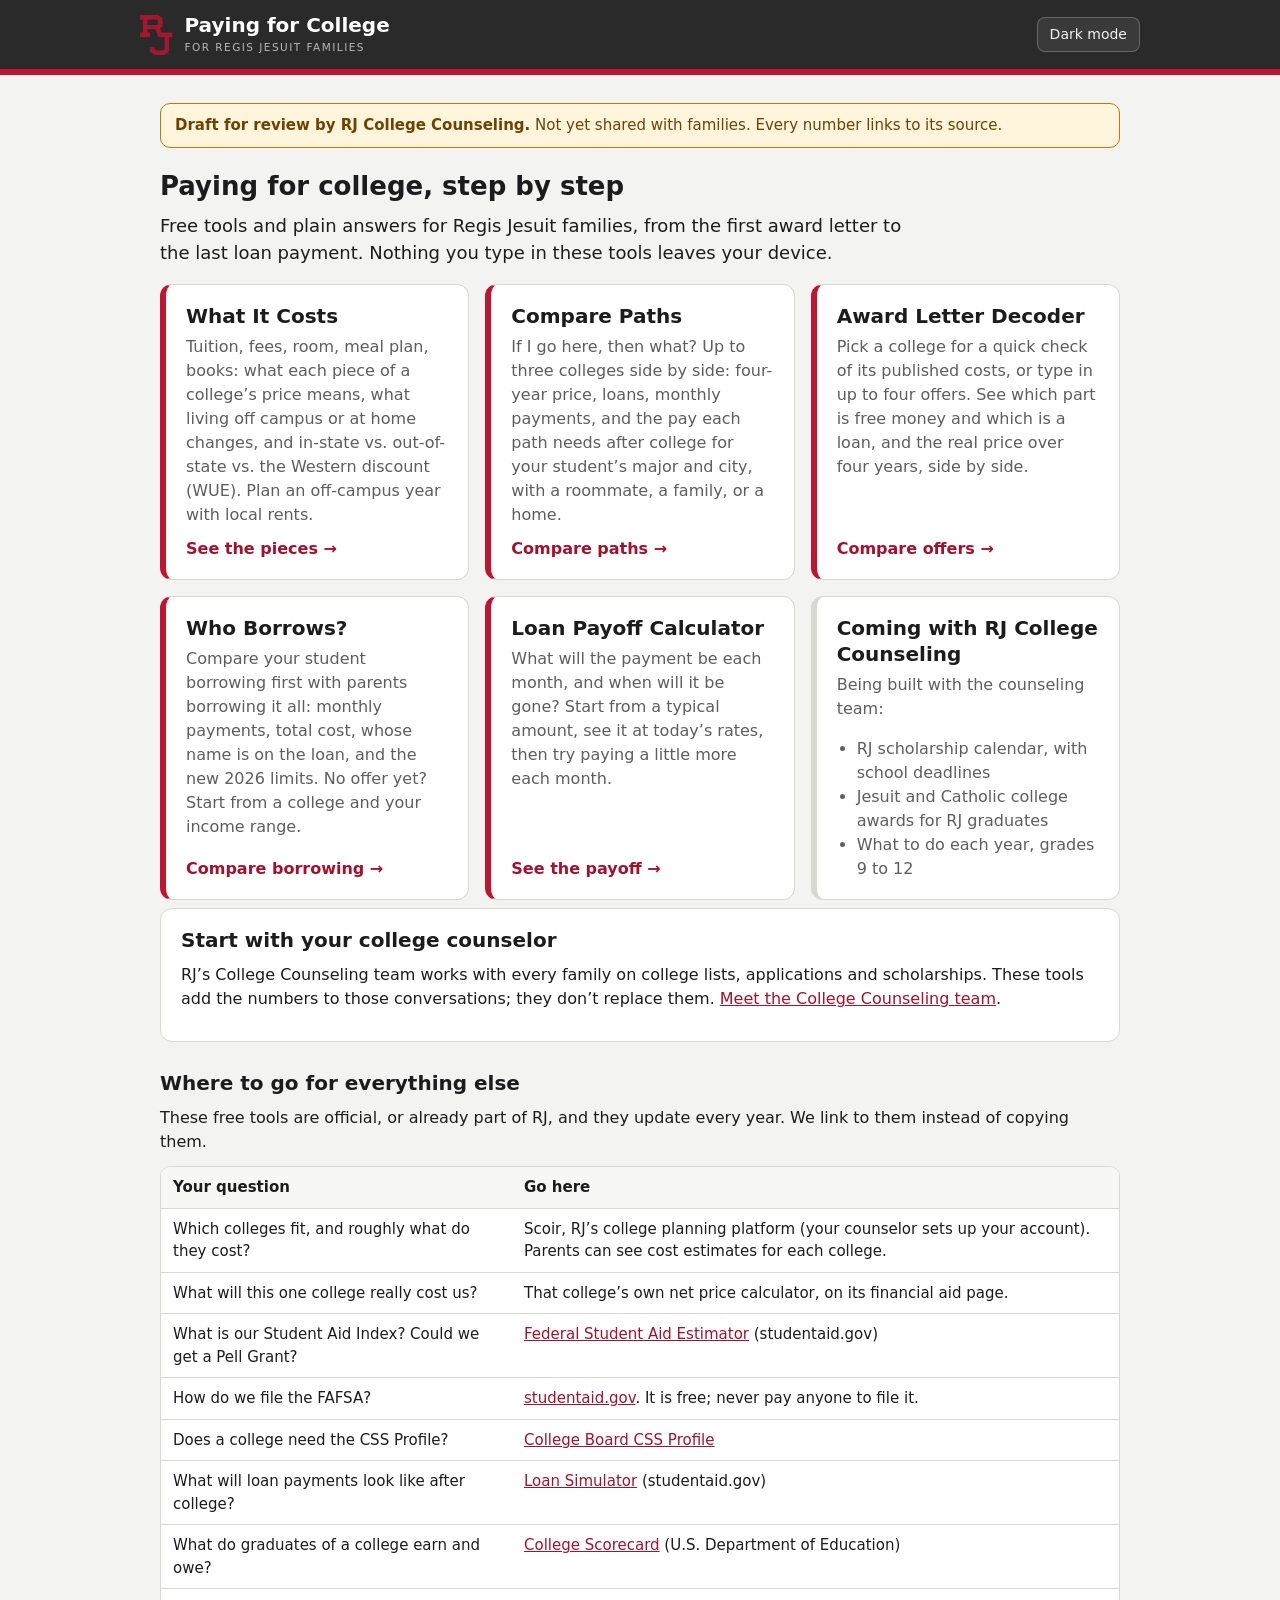
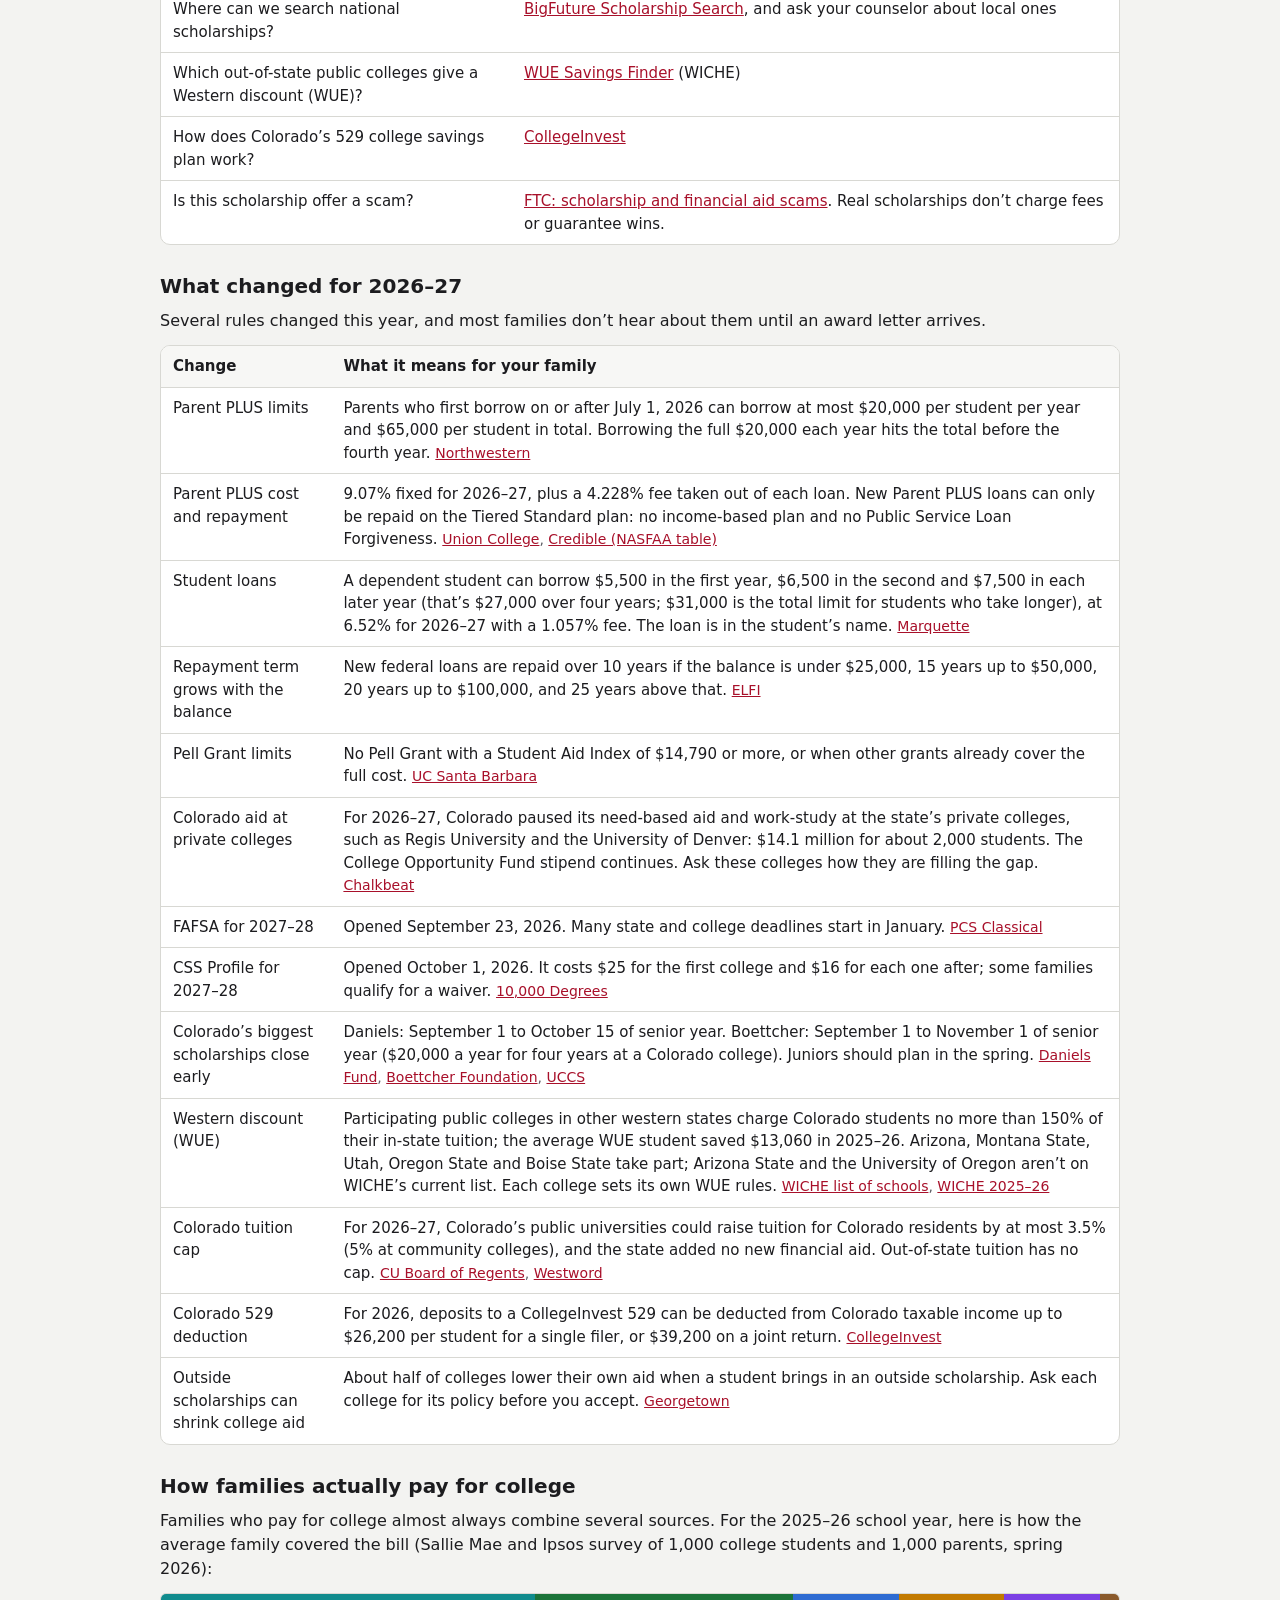
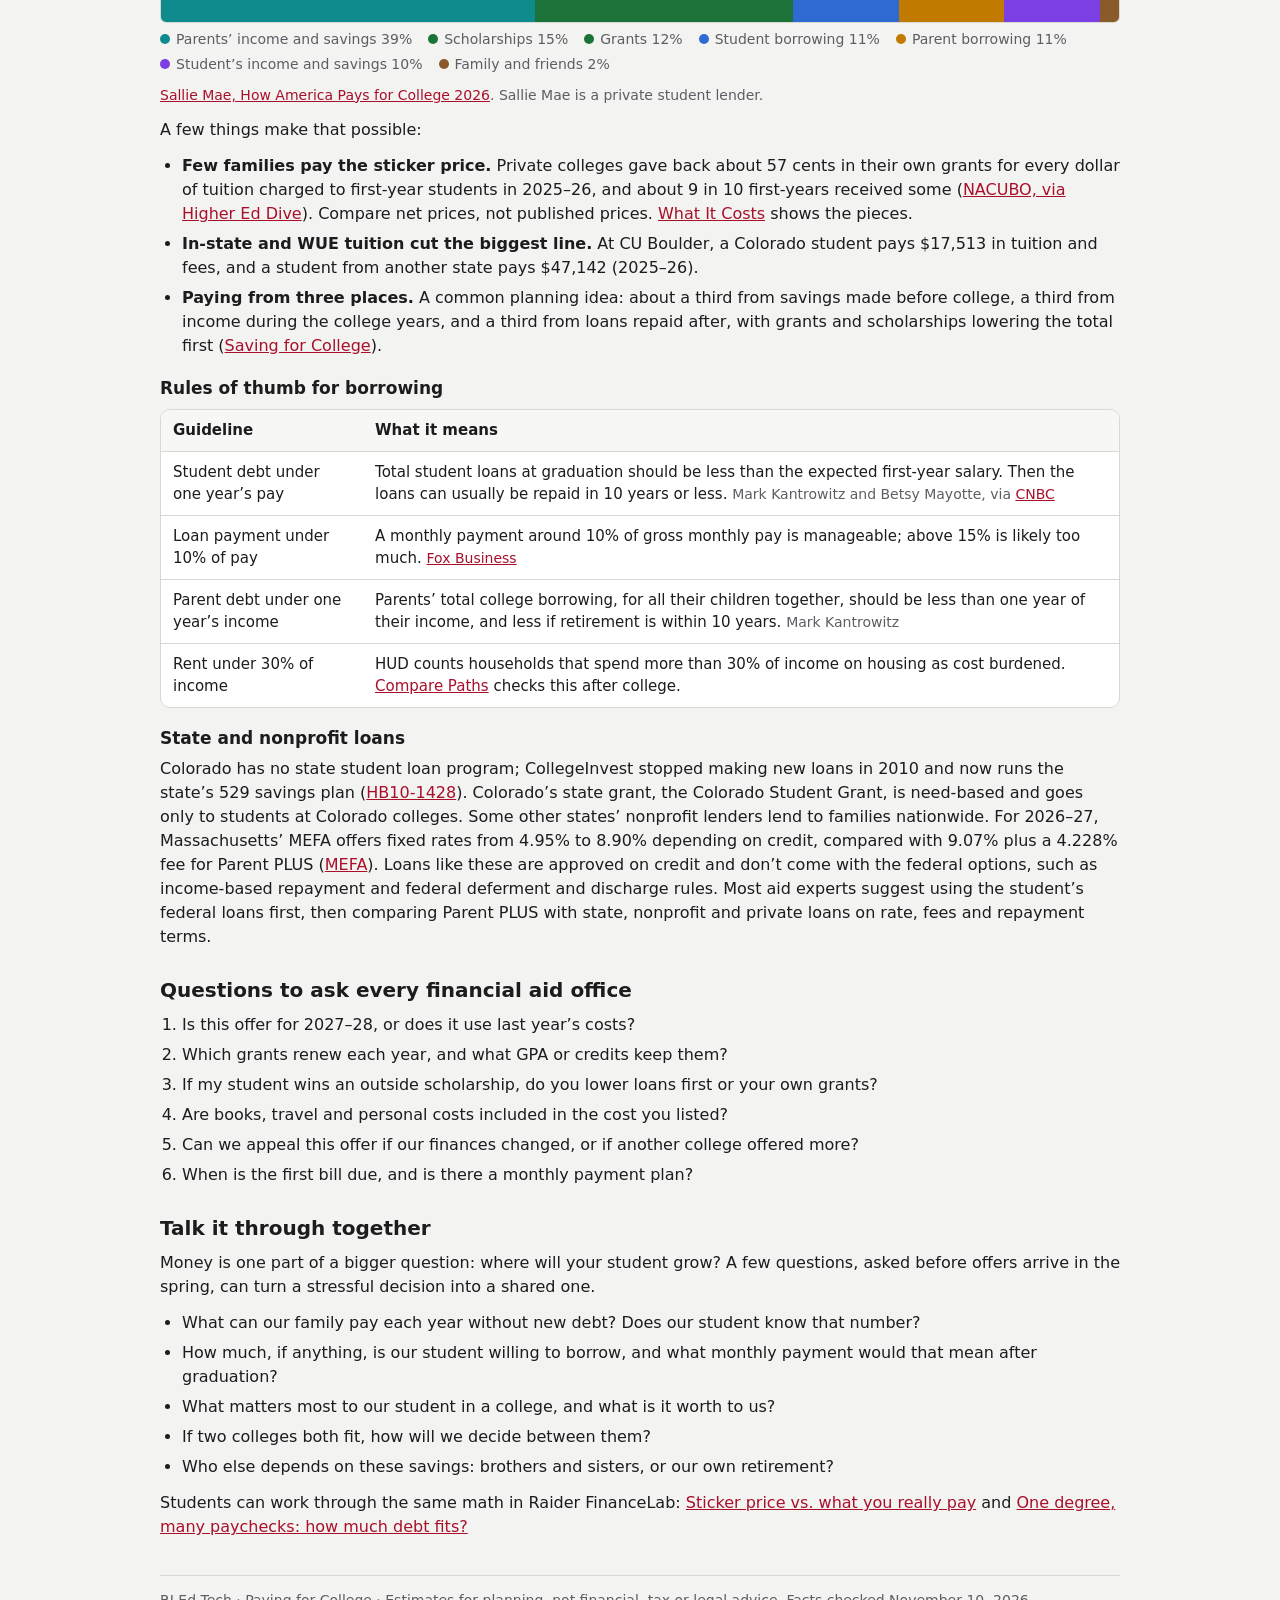
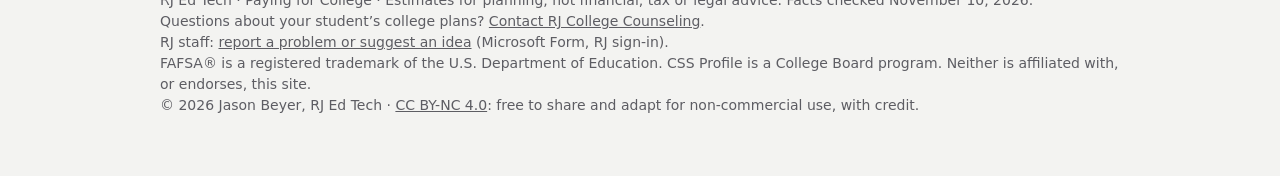
==== commit 5eea96d7: "What It Costs and Compare Paths; WUE, off-campus housing, life after college; hub: how families pay," ====
--- a/index.html
+++ b/index.html
@@ -9,7 +9,7 @@
 <link rel="icon" href="favicon.ico" sizes="any">
 <link rel="icon" href="favicon.svg" type="image/svg+xml">
 <link rel="apple-touch-icon" href="apple-touch-icon.png">
-<link rel="stylesheet" href="pfc.css?v=202611102034">
+<link rel="stylesheet" href="pfc.css?v=202611102103">
 </head>
 <body>
 <header class="rj-masthead">
@@ -29,6 +29,16 @@
 <p class="lede">Free tools and plain answers for Regis Jesuit families, from the first award letter to the last loan payment. Nothing you type in these tools leaves your device.</p>
 
 <div class="tools">
+  <a class="tool" href="costs.html">
+    <h3>What It Costs</h3>
+    <p>Tuition, fees, room, meal plan, books: what each piece of a college’s price means, what living off campus or at home changes, and in-state vs. out-of-state vs. the Western discount (WUE). Plan an off-campus year with local rents.</p>
+    <span class="go">See the pieces →</span>
+  </a>
+  <a class="tool" href="paths.html">
+    <h3>Compare Paths</h3>
+    <p>If I go here, then what? Up to three colleges side by side: four-year price, loans, monthly payments, and the pay each path needs after college for your student’s major and city, with a roommate, a family, or a home.</p>
+    <span class="go">Compare paths →</span>
+  </a>
   <a class="tool" href="award-letters.html">
     <h3>Award Letter Decoder</h3>
     <p>Pick a college for a quick check of its published costs, or type in up to four offers. See which part is free money and which is a loan, and the real price over four years, side by side.</p>
@@ -85,17 +95,42 @@
 <tbody>
 <tr><td>Parent PLUS limits</td><td>Parents who first borrow on or after July 1, 2026 can borrow at most $20,000 per student per year and $65,000 per student in total. Borrowing the full $20,000 each year hits the total before the fourth year. <span class="src"><a href="https://undergradaid.northwestern.edu/types-of-aid/loans/plus-loan.html" target="_blank" rel="noopener">Northwestern</a></span></td></tr>
 <tr><td>Parent PLUS cost and repayment</td><td>9.07% fixed for 2026–27, plus a 4.228% fee taken out of each loan. New Parent PLUS loans can only be repaid on the Tiered Standard plan: no income-based plan and no Public Service Loan Forgiveness. <span class="src"><a href="https://www.union.edu/financial-aid-family-financing/types-aid/loans/parent-plus-loans" target="_blank" rel="noopener">Union College</a>, <a href="https://www.credible.com/blog/refinance-student-loans/federal-repayment-options/" target="_blank" rel="noopener">Credible (NASFAA table)</a></span></td></tr>
-<tr><td>Student loans</td><td>A dependent student can borrow $5,500 in the first year, $6,500 in the second and $7,500 in each later year ($31,000 in total), at 6.52% for 2026–27 with a 1.057% fee. The loan is in the student’s name. <span class="src"><a href="https://www2.mu.edu/central/financial-aid/loans/undergraduate-unsubsidized.php" target="_blank" rel="noopener">Marquette</a></span></td></tr>
+<tr><td>Student loans</td><td>A dependent student can borrow $5,500 in the first year, $6,500 in the second and $7,500 in each later year (that’s $27,000 over four years; $31,000 is the total limit for students who take longer), at 6.52% for 2026–27 with a 1.057% fee. The loan is in the student’s name. <span class="src"><a href="https://www2.mu.edu/central/financial-aid/loans/undergraduate-unsubsidized.php" target="_blank" rel="noopener">Marquette</a></span></td></tr>
 <tr><td>Repayment term grows with the balance</td><td>New federal loans are repaid over 10 years if the balance is under $25,000, 15 years up to $50,000, 20 years up to $100,000, and 25 years above that. <span class="src"><a href="https://www.elfi.com/understanding-parent-plus-loan-changes-in-2026/" target="_blank" rel="noopener">ELFI</a></span></td></tr>
 <tr><td>Pell Grant limits</td><td>No Pell Grant with a Student Aid Index of $14,790 or more, or when other grants already cover the full cost. <span class="src"><a href="https://www.finaid.ucsb.edu/grants" target="_blank" rel="noopener">UC Santa Barbara</a></span></td></tr>
 <tr><td>Colorado aid at private colleges</td><td>For 2026–27, Colorado paused its need-based aid and work-study at the state’s private colleges, such as Regis University and the University of Denver: $14.1 million for about 2,000 students. The College Opportunity Fund stipend continues. Ask these colleges how they are filling the gap. <span class="src"><a href="https://www.chalkbeat.org/colorado/2026/05/11/colorado-budget-cut-to-private-university-student-aid/" target="_blank" rel="noopener">Chalkbeat</a></span></td></tr>
 <tr><td>FAFSA for 2027–28</td><td>Opened September 23, 2026. Many state and college deadlines start in January. <span class="src"><a href="https://www.pcsclassical.org/new-fafsa/" target="_blank" rel="noopener">PCS Classical</a></span></td></tr>
 <tr><td>CSS Profile for 2027–28</td><td>Opened October 1, 2026. It costs $25 for the first college and $16 for each one after; some families qualify for a waiver. <span class="src"><a href="https://10000degrees.org/css-profile" target="_blank" rel="noopener">10,000 Degrees</a></span></td></tr>
 <tr><td>Colorado’s biggest scholarships close early</td><td>Daniels: September 1 to October 15 of senior year. Boettcher: September 1 to November 1 of senior year ($20,000 a year for four years at a Colorado college). Juniors should plan in the spring. <span class="src"><a href="https://www.danielsfund.org/scholarships/daniels-scholarship-program/overview" target="_blank" rel="noopener">Daniels Fund</a>, <a href="https://boettcherfoundation.org/scholarships/prospective-scholars/apply/" target="_blank" rel="noopener">Boettcher Foundation</a>, <a href="https://uccs.academicworks.com/opportunities/3014" target="_blank" rel="noopener">UCCS</a></span></td></tr>
-<tr><td>Western discount (WUE)</td><td>Participating public colleges in other Western states charge no more than 150% of their in-state tuition. <span class="src"><a href="https://webassets.aihec.org/Initiatives/STEM/Cyberinfrastructure/Western%20Undergraduate%20Exchange%20(WUE).pdf" target="_blank" rel="noopener">WICHE flyer</a></span></td></tr>
+<tr><td>Western discount (WUE)</td><td>Participating public colleges in other western states charge Colorado students no more than 150% of their in-state tuition; the average WUE student saved $13,060 in 2025–26. Arizona, Montana State, Utah, Oregon State and Boise State take part; Arizona State and the University of Oregon aren’t on WICHE’s current list. Each college sets its own WUE rules. <span class="src"><a href="https://www.wiche.edu/tuition-savings/wue/wue-list-of-schools/" target="_blank" rel="noopener">WICHE list of schools</a>, <a href="https://www.wiche.edu/resources/student-access-programs-by-the-numbers-ay-2025-26/" target="_blank" rel="noopener">WICHE 2025–26</a></span></td></tr>
+<tr><td>Colorado tuition cap</td><td>For 2026–27, Colorado’s public universities could raise tuition for Colorado residents by at most 3.5% (5% at community colleges), and the state added no new financial aid. Out-of-state tuition has no cap. <span class="src"><a href="https://www.cu.edu/doc/2026-04-16-fy2026-27-budget-and-fee-proposals-aprilpdf" target="_blank" rel="noopener">CU Board of Regents</a>, <a href="https://www.westword.com/?p=40868926" target="_blank" rel="noopener">Westword</a></span></td></tr>
 <tr><td>Colorado 529 deduction</td><td>For 2026, deposits to a CollegeInvest 529 can be deducted from Colorado taxable income up to $26,200 per student for a single filer, or $39,200 on a joint return. <span class="src"><a href="https://www.collegeinvest.org/images/pdfs/Quick-Start-Guide-11x8.5%202026.pdf" target="_blank" rel="noopener">CollegeInvest</a></span></td></tr>
 <tr><td>Outside scholarships can shrink college aid</td><td>About half of colleges lower their own aid when a student brings in an outside scholarship. Ask each college for its policy before you accept. <span class="src"><a href="https://feed.georgetown.edu/?p=19787" target="_blank" rel="noopener">Georgetown</a></span></td></tr>
 </tbody></table></div>
+
+<h3>How families actually pay for college</h3>
+<p>Families who pay for college almost always combine several sources. For the 2025–26 school year, here is how the average family covered the bill (Sallie Mae and Ipsos survey of 1,000 college students and 1,000 parents, spring 2026):</p>
+<div role="img" aria-label="Parents' income and savings 39%, scholarships 15%, grants 12%, student borrowing 11%, parent borrowing 11%, student income and savings 10%, gifts from family and friends 2%.">
+<div class="bar" style="height:30px"><span style="width:39%;background:var(--c-fam)"></span><span style="width:15%;background:var(--c-free)"></span><span style="width:12%;background:var(--good)"></span><span style="width:11%;background:var(--c-ws)"></span><span style="width:11%;background:var(--c-loan)"></span><span style="width:10%;background:var(--c-stu)"></span><span style="width:2%;background:var(--c-priv)"></span></div></div>
+<div class="legend"><span><i class="dot" style="background:var(--c-fam)"></i>Parents’ income and savings 39%</span><span><i class="dot" style="background:var(--c-free)"></i>Scholarships 15%</span><span><i class="dot" style="background:var(--good)"></i>Grants 12%</span><span><i class="dot" style="background:var(--c-ws)"></i>Student borrowing 11%</span><span><i class="dot" style="background:var(--c-loan)"></i>Parent borrowing 11%</span><span><i class="dot" style="background:var(--c-stu)"></i>Student’s income and savings 10%</span><span><i class="dot" style="background:var(--c-priv)"></i>Family and friends 2%</span></div>
+<p class="src"><a href="https://salliemae.com/HowAmericaPaysForCollege" target="_blank" rel="noopener">Sallie Mae, How America Pays for College 2026</a>. Sallie Mae is a private student lender.</p>
+<p>A few things make that possible:</p>
+<ul class="qs">
+<li><b>Few families pay the sticker price.</b> Private colleges gave back about 57 cents in their own grants for every dollar of tuition charged to first-year students in 2025–26, and about 9 in 10 first-years received some (<a href="https://www.highereddive.com/news/tuition-discount-rate-reaches-57-for-private-nonprofits-nacubo-says/821554/" target="_blank" rel="noopener">NACUBO, via Higher Ed Dive</a>). Compare net prices, not published prices. <a href="costs.html">What It Costs</a> shows the pieces.</li>
+<li><b>In-state and WUE tuition cut the biggest line.</b> At CU Boulder, a Colorado student pays $17,513 in tuition and fees, and a student from another state pays $47,142 (2025–26).</li>
+<li><b>Paying from three places.</b> A common planning idea: about a third from savings made before college, a third from income during the college years, and a third from loans repaid after, with grants and scholarships lowering the total first (<a href="https://www.savingforcollege.com/article/how-much-to-save-for-college" target="_blank" rel="noopener">Saving for College</a>).</li>
+</ul>
+<h4>Rules of thumb for borrowing</h4>
+<div class="tbl-wrap"><table>
+<thead><tr><th>Guideline</th><th>What it means</th></tr></thead>
+<tbody>
+<tr><td>Student debt under one year’s pay</td><td>Total student loans at graduation should be less than the expected first-year salary. Then the loans can usually be repaid in 10 years or less. <span class="src">Mark Kantrowitz and Betsy Mayotte, via <a href="https://www.cnbc.com/2023/03/24/follow-this-rule-of-thumb-to-avoid-taking-on-too-much-student-debt.html" target="_blank" rel="noopener">CNBC</a></span></td></tr>
+<tr><td>Loan payment under 10% of pay</td><td>A monthly payment around 10% of gross monthly pay is manageable; above 15% is likely too much. <span class="src"><a href="https://www.foxbusiness.com/features/3-tips-to-limit-student-debt" target="_blank" rel="noopener">Fox Business</a></span></td></tr>
+<tr><td>Parent debt under one year’s income</td><td>Parents’ total college borrowing, for all their children together, should be less than one year of their income, and less if retirement is within 10 years. <span class="src">Mark Kantrowitz</span></td></tr>
+<tr><td>Rent under 30% of income</td><td>HUD counts households that spend more than 30% of income on housing as cost burdened. <a href="paths.html">Compare Paths</a> checks this after college.</td></tr>
+</tbody></table></div>
+<h4>State and nonprofit loans</h4>
+<p>Colorado has no state student loan program; CollegeInvest stopped making new loans in 2010 and now runs the state’s 529 savings plan (<a href="https://legiscan.com/CO/text/HB1428/id/372888/Colorado-2010-HB1428-Engrossed.pdf" target="_blank" rel="noopener">HB10-1428</a>). Colorado’s state grant, the Colorado Student Grant, is need-based and goes only to students at Colorado colleges. Some other states’ nonprofit lenders lend to families nationwide. For 2026–27, Massachusetts’ MEFA offers fixed rates from 4.95% to 8.90% depending on credit, compared with 9.07% plus a 4.228% fee for Parent PLUS (<a href="https://www.mefa.org/article/mefa-responds-to-federal-student-loan-restrictions-with-expanded-competitive-state-based-options/" target="_blank" rel="noopener">MEFA</a>). Loans like these are approved on credit and don’t come with the federal options, such as income-based repayment and federal deferment and discharge rules. Most aid experts suggest using the student’s federal loans first, then comparing Parent PLUS with state, nonprofit and private loans on rate, fees and repayment terms.</p>
 
 <h3>Questions to ask every financial aid office</h3>
 <ol class="qs">
@@ -124,7 +159,7 @@
 © 2026 Jason Beyer, RJ Ed Tech · <a href="https://creativecommons.org/licenses/by-nc/4.0/" target="_blank" rel="license noopener">CC BY-NC 4.0</a>: free to share and adapt for non-commercial use, with credit.</p>
 </main>
 
-<script src="pfc.js?v=202611102034"></script>
+<script src="pfc.js?v=202611102103"></script>
 <!-- Anonymous page-view count (GoatCounter, rjedtech.goatcounter.com): no cookies, no personal data, nothing typed into the tools.
      Only the page path is sent; anything after ? in the address (such as a net price passed between tools) is never sent.
      A visit through the school's Securly filter (?scrlybrkr in the address) adds ?sd = school device; nothing else about the visitor is sent. -->
--- a/pfc.css
+++ b/pfc.css
@@ -136,7 +136,7 @@
 .school{background:var(--card);border:1px solid var(--line);border-radius:12px;padding:14px 14px 6px}
 .school .sname input{font-weight:700}
 .school fieldset{border:0;padding:0;margin:12px 0 4px}
-.school legend{font-size:13px;font-weight:700;letter-spacing:.06em;text-transform:uppercase;color:var(--muted);margin:0 0 6px;padding:0}
+.school legend{font-size:14px;font-weight:700;letter-spacing:.06em;text-transform:uppercase;color:var(--muted);margin:0 0 6px;padding:0}
 .school .field{margin-bottom:8px}
 .school label{font-size:14px}
 .school .rm{float:right;font:inherit;font-size:14px;background:none;border:0;color:var(--muted);cursor:pointer;text-decoration:underline;padding:0}
@@ -159,7 +159,7 @@
 .kv dt{color:var(--muted)}
 .kv dd{margin:0;text-align:right;font-variant-numeric:tabular-nums}
 .kv .tot{font-weight:700;color:var(--fg)}
-.lowest{display:inline-block;font-size:13px;font-weight:700;letter-spacing:.04em;text-transform:uppercase;color:var(--good);border:1px solid var(--good);border-radius:999px;padding:1px 8px;margin-left:6px;vertical-align:middle}
+.lowest{display:inline-block;font-size:14px;font-weight:700;letter-spacing:.04em;text-transform:uppercase;color:var(--good);border:1px solid var(--good);border-radius:999px;padding:1px 8px;margin-left:6px;vertical-align:middle}
 
 /* Borrowing scenarios */
 .scen{display:grid;grid-template-columns:repeat(auto-fit,minmax(300px,1fr));gap:14px;margin:12px 0 18px}
@@ -181,10 +181,10 @@
 .tltrack{position:relative;height:38px;border-left:1px solid var(--line)}
 .tlbar{position:absolute;top:2px;height:14px;border-radius:7px}
 .tlbar.school{background:var(--line)}
-.tlnote{position:absolute;top:18px;white-space:nowrap;font-size:13px;color:var(--fg)}
+.tlnote{position:absolute;top:18px;white-space:nowrap;font-size:14px;color:var(--fg)}
 .tlrow:first-child .tltrack{height:18px}
 .tlaxis{position:relative;height:18px;border-top:1px solid var(--line)}
-.tlaxis span{position:absolute;top:2px;transform:translateX(-50%);font-size:13px;color:var(--muted)}
+.tlaxis span{position:absolute;top:2px;transform:translateX(-50%);font-size:14px;color:var(--muted)}
 .costbar .bar{height:18px}
 .dchart{display:flex;flex-direction:column;gap:8px;margin:8px 0}
 .drow{display:grid;grid-template-columns:150px 1fr 104px;align-items:center;gap:10px;width:100%;text-align:left;font:inherit;font-size:14px;color:var(--fg);
@@ -205,6 +205,29 @@
 .lc{width:100%;height:auto;display:block;margin:4px 0 6px}
 .saved{background:var(--info-bg);color:var(--info-ink);border-radius:8px;padding:8px 10px;margin:8px 0 0;font-size:15px}
 
+/* Glossary cards */
+.terms{display:grid;grid-template-columns:repeat(auto-fit,minmax(230px,1fr));gap:12px;margin:8px 0 18px}
+.term{background:var(--card);border:1px solid var(--line);border-radius:12px;padding:12px 14px}
+.term h4{margin:0 0 4px;font-size:16px}
+.term p{margin:0;font-size:15px}
+
+/* Compare Paths */
+.paths{display:grid;grid-template-columns:repeat(auto-fit,minmax(250px,1fr));gap:14px;margin:12px 0 18px}
+.path{background:var(--card);border:1px solid var(--line);border-top:6px solid var(--pc,var(--rj));border-radius:12px;padding:14px 14px 6px}
+.path h4{margin:0 0 8px;font-size:17px}
+.path .field{margin-bottom:8px}
+.path label{font-size:14px}
+.pchip{display:inline-block;width:14px;height:14px;border-radius:4px;vertical-align:-2px;margin-right:6px;background:var(--pc)}
+.need{display:grid;grid-template-columns:repeat(auto-fit,minmax(220px,1fr));gap:12px;margin:10px 0}
+.need .result{margin:0;border-top:6px solid var(--pc,var(--line))}
+.need .big{font-size:28px;font-weight:700;line-height:1.1;margin:2px 0 4px;font-variant-numeric:tabular-nums}
+.marks .yrow{grid-template-columns:200px 1fr 92px}
+.marks .ylab{color:var(--fg)}
+@media(max-width:600px){.marks .yrow{grid-template-columns:1fr 90px}.marks .ytrack{grid-column:1 / -1;grid-row:2}}
+.seg-legend{display:grid;grid-template-columns:repeat(auto-fit,minmax(190px,1fr));gap:2px 14px;font-size:14px;margin:6px 0 10px}
+.seg-legend span{display:flex;justify-content:space-between;gap:8px}
+.seg-legend b{font-weight:600;font-variant-numeric:tabular-nums}
+
 /* Footer */
 .foot{margin-top:36px;padding-top:14px;border-top:1px solid var(--line);font-size:14px;color:var(--muted)}
 .foot a{color:var(--muted)}
